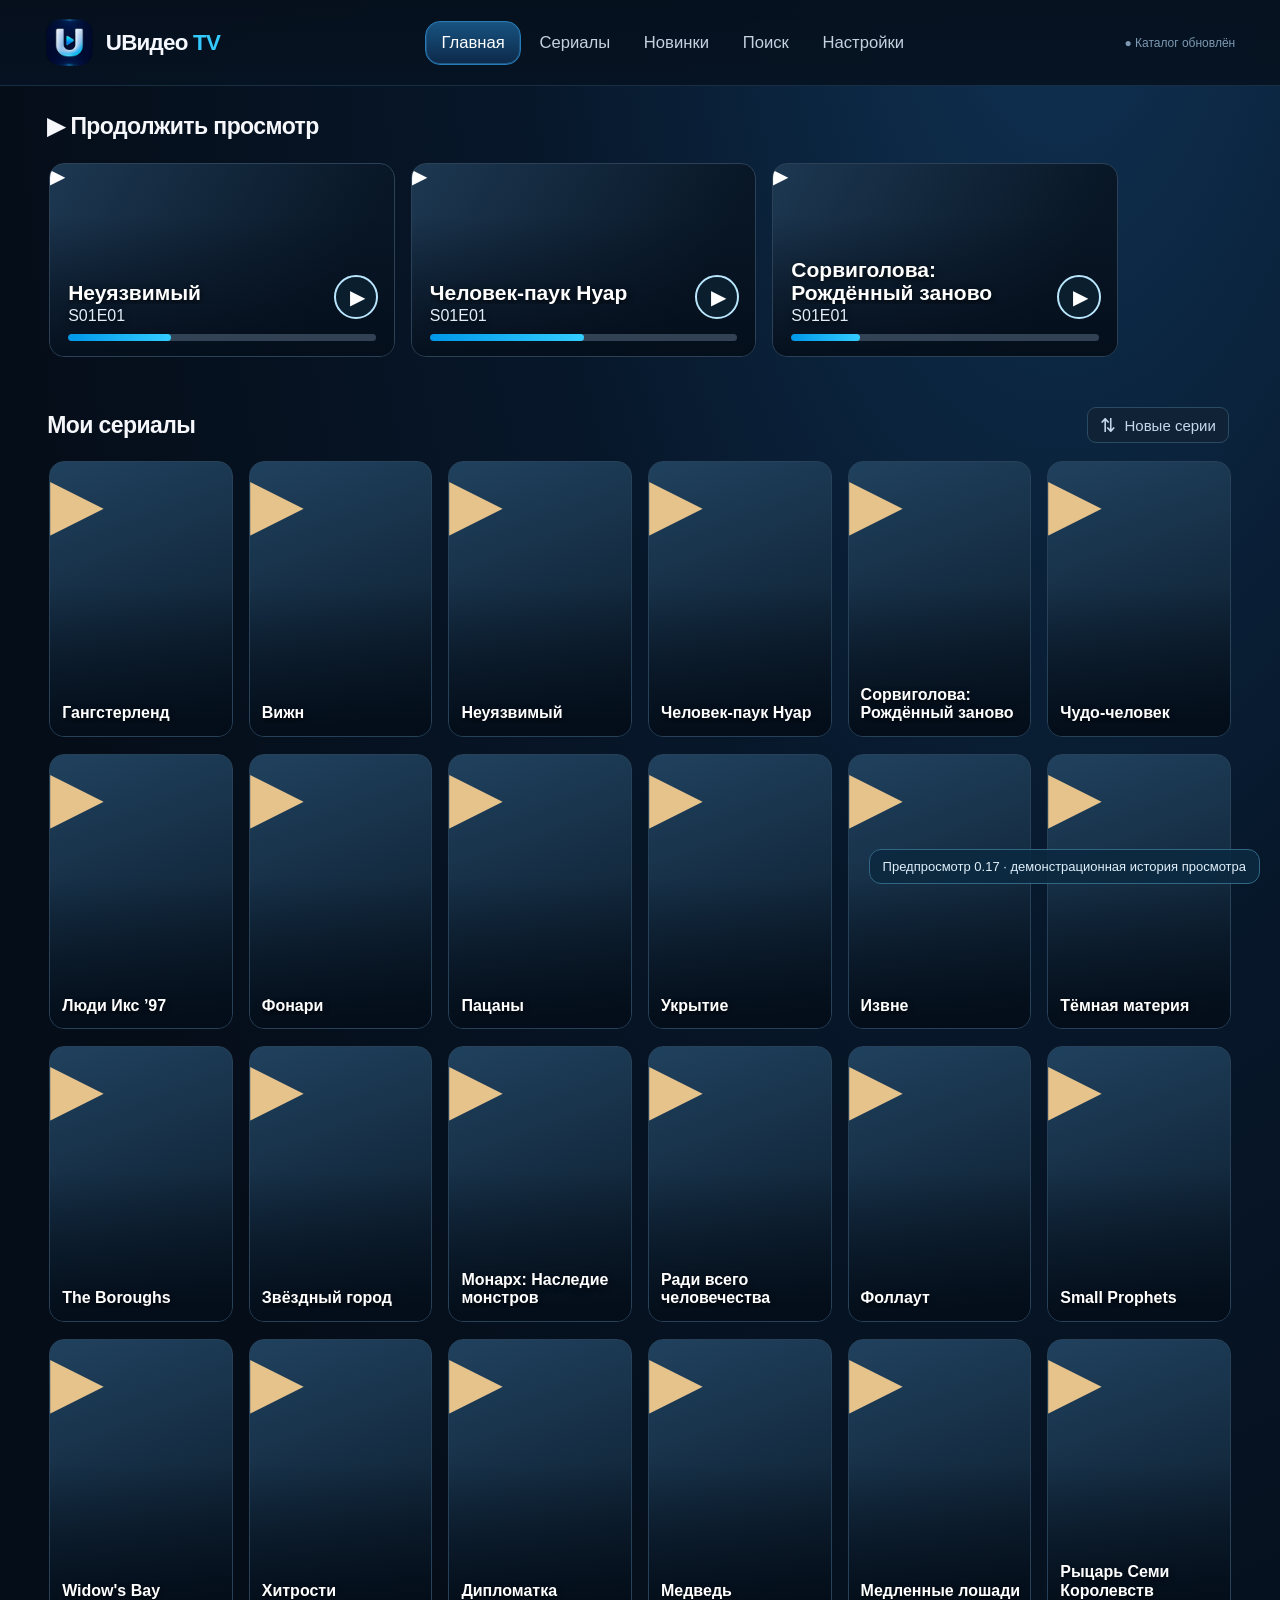
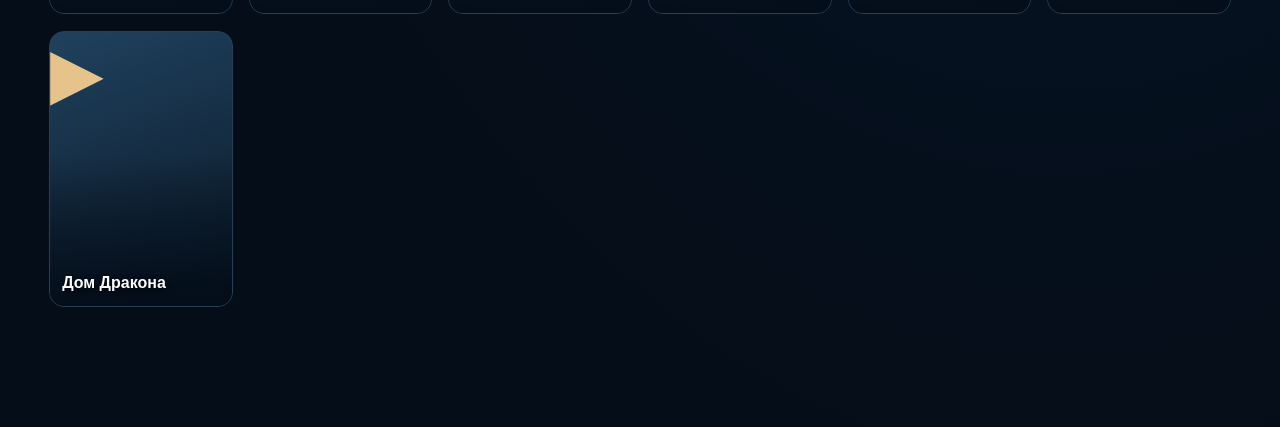
==== tv-design-preview.html @ 160b515b "Bust TV preview CSS cache for hover/focus motion review" ====
<!doctype html>
<html lang="ru">
<head>
<meta charset="utf-8">
<meta name="viewport" content="width=device-width,initial-scale=1,maximum-scale=1,user-scalable=no">
<meta name="theme-color" content="#0a1019">
<meta name="robots" content="noindex,nofollow">
<title>UВидео TV · тест дизайна 0.17</title>
<link rel="stylesheet" href="/tv-design-preview.css?v=17d">
</head>
<body>
<div id="app">
  <div class="tv-shell">
    <header class="topbar">
      <div class="brand"><img class="brand-logo" src="/uvideo-tv-logo.png" alt=""><span class="brand-wordmark">UВидео <b>TV</b></span></div>
      <nav id="nav" aria-label="Разделы">
        <button data-nav="home" class="nav-active">Главная</button>
        <button data-nav="catalog">Сериалы</button>
        <button data-nav="new">Новинки</button>
        <button data-nav="search">Поиск</button>
        <button data-nav="settings">Настройки</button>
      </nav>
      <div id="network" class="net-status">● Каталог</div>
    </header>
    <main id="content" tabindex="-1"></main>
    <div id="toast" class="toast" aria-live="polite"></div>
    <div id="preview-hint" class="preview-hint" hidden>Предпросмотр 0.17 · демонстрационная история просмотра</div>
  </div>
</div>
<script src="/tv-design-preview.js?v=17c" defer></script>
</body>
</html>
---- tv-design-preview.css ----
:root{color-scheme:dark;--bg:#091018;--panel:#141b25;--card:#151d27;--line:#2b3542;--text:#f6f5f3;--muted:#a9b3bd;--gold:#eac58d;--gold2:#f8dba9}
*{box-sizing:border-box}html{background:var(--bg);scroll-behavior:auto}body{margin:0;font-family:Arial,"Segoe UI",sans-serif;color:var(--text);background:radial-gradient(ellipse at 80% -15%,#263247 0%,#121d29 30%,#091018 67%);min-height:100vh;font-size:20px}button,input{font:inherit}button{cursor:pointer}button:focus,button:focus-visible,input:focus,select:focus,.player-frame:focus{outline:4px solid var(--gold2)!important;outline-offset:5px!important;box-shadow:0 0 0 4px #edc99223;z-index:2;position:relative}
.topbar{position:sticky;top:0;z-index:30;display:flex;align-items:center;gap:34px;padding:23px 55px 20px;background:linear-gradient(180deg,#0b141feb 0%,#0b141fe8 75%,#101c26cf);border-bottom:1px solid #273440}
.brand{display:flex;align-items:center;gap:4px;font-size:29px;letter-spacing:.05em;font-weight:900;white-space:nowrap}.brand span:not(.brand-icon){color:var(--gold)}.brand-icon{display:grid;place-items:center;width:38px;height:38px;margin-right:8px;border:2px solid var(--gold);border-radius:12px;font-size:19px;color:var(--gold)}.brand small{font-size:11px;align-self:flex-start;color:var(--muted);margin-left:3px}
nav{display:flex;gap:10px;align-items:center;flex:1}nav button{border:0;color:#abb3c1;border-radius:12px;background:transparent;font-size:20px;padding:12px 19px;white-space:nowrap}nav button.nav-active{background:#29303b;color:#f5d5a0}nav button:focus{color:#fff;background:#414149}.net-status{font-size:14px;color:#afbdc8;white-space:nowrap}
main{padding:25px 58px 120px;outline:none}h1,h2,p{margin-top:0}.eyebrow{color:#dfb77b;font-size:15px;letter-spacing:.14em;font-weight:700;text-transform:uppercase}.hero{position:relative;min-height:390px;display:flex;align-items:center;border-radius:25px;border:1px solid #4a4c48;overflow:hidden;background:linear-gradient(105deg,#2b2d34,#141e2a 75%);padding:48px 58px;margin-bottom:42px}.hero-art{position:absolute;inset:0;object-fit:cover;width:100%;height:100%;opacity:.43;filter:blur(6px);transform:scale(1.06)}.hero::after{content:"";position:absolute;inset:0;background:linear-gradient(90deg,#0b111aed 10%,#101723c4 52%,#131c1a24 100%)}.hero-inner{position:relative;z-index:1;width:min(850px,70%)}.hero h1{font-size:clamp(36px,4.6vw,70px);line-height:1.08;margin:15px 0 18px;letter-spacing:-.04em}.hero p{color:#d3d6d5;font-size:23px;line-height:1.4}.hero-actions,.actions{display:flex;align-items:center;gap:18px;flex-wrap:wrap}.primary,.secondary,.action{border-radius:14px;padding:15px 25px;font-size:21px;font-weight:700;min-height:56px}.primary{border:1px solid #ffdb9e;color:#1b2027;background:var(--gold2)}.secondary,.action{border:1px solid #526076;color:#f0f0ee;background:#273240}.action{font-weight:500;font-size:18px}.subtle{font-size:16px;color:var(--muted)}.banner{border:1px solid #554832;border-radius:12px;background:#2a2925;color:#e9ce9b;padding:14px 22px;margin:14px 0}
.rail{margin-bottom:44px}.rail h2,.section-title{font-size:29px;font-weight:750;margin:0 0 22px;letter-spacing:-.02em}.rail .strip{display:flex;gap:22px;padding:9px 9px 18px;overflow-x:auto;overflow-y:visible;scrollbar-width:none;scroll-behavior:auto}.strip::-webkit-scrollbar{display:none}
.card{padding:0 0 11px;border:0;border-radius:14px;background:transparent;color:#fff;text-align:left;flex:0 0 clamp(150px,14.1vw,245px);width:clamp(150px,14.1vw,245px);min-width:0;overflow:visible}.art{height:auto;aspect-ratio:2/3;border:1px solid #46525f;border-radius:14px;overflow:hidden;display:grid;place-items:center;background:linear-gradient(145deg,#354355,#17212e);position:relative}.art img{width:100%;height:100%;object-fit:cover}.art .no-art{font-size:70px;color:#e7c38c}.card:focus .art{border-color:#ffdfa8;transform:none;transition:none}.card-title{display:block;font-size:19px;font-weight:700;margin:14px 5px 4px;line-height:1.25}.card-sub{display:block;font-size:14px;color:#aeb7c2;margin:0 5px}.card .pill{position:absolute;bottom:12px;left:12px;border-radius:8px;padding:5px 8px;font-size:13px;background:#1119;color:#f6dfaf}
.cards-grid{display:grid;grid-template-columns:repeat(auto-fill,minmax(185px,1fr));gap:28px}.cards-grid .card{width:100%;flex:none}
.detail{display:grid;grid-template-columns:minmax(240px,330px) minmax(0,1fr);gap:50px;align-items:start;padding:18px 0}.detail-art{width:100%;aspect-ratio:2/3;object-fit:cover;border-radius:21px;border:1px solid #545e6b;background:#202c3a}.detail h1{font-size:clamp(34px,4vw,65px);margin:16px 0}.detail h2{font-size:25px}.detail p{font-size:21px;line-height:1.45;color:#c6ccd1}.badge{display:inline-flex;border:1px solid #665034;border-radius:9px;padding:7px 12px;font-size:16px;color:#f4d3a2;margin:0 9px 12px 0;background:#322d28}
.select-list{display:flex;gap:11px;flex-wrap:wrap;padding:10px 0 22px}.select-list button{background:#222d39;border:1px solid #465569;border-radius:10px;color:#dbe2e6;padding:10px 17px;font-size:17px;min-width:55px}.select-list button.selected{background:#75603b;color:#fff;border-color:#e8bf7c}
.player-screen{display:grid;grid-template-columns:minmax(0,1fr) 305px;gap:28px;align-items:start}.player-main h1{font-size:30px;margin:8px 0 15px}.player-frame{width:100%;aspect-ratio:16/9;display:block;background:#03070b;border:2px solid #34404d;border-radius:18px;overflow:hidden;position:relative}.player-frame iframe{display:block;width:100%;height:100%;border:0;background:black}.player-help{font-size:17px;color:#c4cdd7;line-height:1.45;margin:19px 0}.player-tools{display:flex;gap:14px;flex-wrap:wrap;margin:18px 0}.player-tools button{background:#2b3541;color:white;border:1px solid #58677a;border-radius:12px;font-size:19px;min-height:58px;padding:12px 17px}.player-tools button.feature{background:#463b2d;border-color:#b89864;color:#ffdaa5}.player-side{border:1px solid #2d3c4a;border-radius:18px;background:#151d27;padding:22px}.player-side h2{font-size:23px;margin:0 0 16px}.player-side button{display:block;width:100%;background:#25303d;color:white;border:1px solid #465466;border-radius:10px;text-align:left;font-size:17px;padding:14px;margin-bottom:11px;line-height:1.3}.player-side .active{border-color:#d4ae73;background:#534530}
.field{background:#202d3a;border:2px solid #586675;border-radius:14px;color:white;min-height:64px;font-size:23px;padding:15px 19px;width:min(750px,100%);margin:0 0 20px}.field::placeholder{color:#a1b0bb}.hint{color:#d8c398;font-size:16px}.search-results{margin-top:30px}.settings-box{max-width:900px;background:#1a2430;border:1px solid #364553;border-radius:16px;padding:30px;line-height:1.55}.settings-box p{color:#c0c9d2}.line{height:1px;background:#354150;margin:26px 0}
.empty{color:#bbc3ce;padding:35px;border:1px dashed #515b68;border-radius:15px;font-size:21px}.toast{position:fixed;bottom:26px;left:50%;transform:translateX(-50%);z-index:80;color:white;background:#263440;border:1px solid #d0aa73;border-radius:12px;padding:15px 24px;font-size:18px;opacity:0;transition:opacity .25s;pointer-events:none}.toast.show{opacity:1}
@media(max-width:1050px){.topbar{padding:15px 25px;gap:16px}.brand{font-size:22px}nav{gap:2px}nav button{font-size:16px;padding:8px}main{padding:20px 28px}.player-screen{grid-template-columns:1fr}.player-side{display:flex;gap:12px;flex-wrap:wrap}.player-side h2{width:100%}.player-side button{width:auto;flex:1}.detail{grid-template-columns:220px 1fr;gap:23px}.card{flex-basis:175px}}
@media(max-width:690px){.topbar{flex-wrap:wrap}.brand{width:100%}.net-status{display:none}main{padding:18px}.hero{min-height:290px;padding:25px}.hero-inner{width:95%}.hero h1{font-size:38px}.hero p{font-size:17px}.rail h2{font-size:23px}.card{flex-basis:165px}.detail{grid-template-columns:1fr}.detail-art{width:190px}.player-frame{border-radius:10px}.player-main h1{font-size:23px}}

/* Android TV v0.6: no scale/blur animation while moving through poster rails. */
.strip,.cards-grid{scroll-behavior:auto}
.card:focus{transform:none}
.art img{image-rendering:auto}

/* v0.7: cheap, responsive poster grids on low-power KION hardware. */
.hero-art{filter:none!important;transform:none!important;opacity:.17}
.card:focus,.card:focus .art{transition:none!important;animation:none!important}
.card .art img{object-fit:cover;image-rendering:auto}
.strip,.cards-grid{scroll-behavior:auto!important}

/* v0.8 video is genuinely full-bleed: no focus rectangle or blue border. */
.player-frame,.player-frame:focus,.player-frame:focus-visible,
.player-frame:fullscreen,.player-frame:-webkit-full-screen,
.player-frame.tv-maximized,
.player-frame:fullscreen iframe,.player-frame.tv-maximized iframe,
#tv-player-iframe,#tv-player-iframe:focus,
#tv-player-iframe:fullscreen {
  border:0!important;
  border-radius:0!important;
  outline:none!important;
  outline-offset:0!important;
  box-shadow:none!important;
}
.player-frame:fullscreen,.player-frame:-webkit-full-screen,
.player-frame.tv-maximized{
  width:100vw!important;
  height:100vh!important;
  max-width:none!important;
  max-height:none!important;
  margin:0!important;
  padding:0!important;
  background:#000!important;
  aspect-ratio:auto!important;
  overflow:hidden!important;
}
.player-frame.tv-maximized{position:fixed!important;inset:0!important;z-index:1500!important;}
.player-frame:fullscreen iframe,.player-frame:-webkit-full-screen iframe,.player-frame.tv-maximized iframe,
.player-frame:fullscreen video,.player-frame.tv-maximized video{
  width:100%!important;height:100%!important;border:0!important;outline:0!important;
  object-fit:contain;
}

/* In the browsing screen, the video itself is a visible D-pad stop. */
/* The focus cue must NOT appear in either HTML5 or CSS fullscreen. */
.player-frame[tabindex]:focus:not(:fullscreen):not(.tv-maximized),
.player-frame[tabindex]:focus-visible:not(:fullscreen):not(.tv-maximized) {
  outline:4px solid var(--gold2)!important;
  outline-offset:5px!important;
  box-shadow:0 0 0 4px #edd19d24!important;
}
.player-frame[tabindex]:focus:not(:fullscreen):not(.tv-maximized)::after{
  content:"OK — открыть управление видео";
  position:absolute;left:50%;bottom:18px;transform:translateX(-50%);
  background:#101925e8;color:#ffe0b0;padding:12px 17px;
  border-radius:10px;font-size:18px;white-space:nowrap;pointer-events:none;
}

/* TV 0.11: compact 10-foot controls, useful calendar and discovery instead of
   duplicate catalogue; readable without oversized labels or billboard. */
main{padding-top:22px}
.section-note{max-width:1250px;color:#bcc7d5;font-size:17px;line-height:1.38;margin:0 0 22px}
.rail:first-child{margin-top:0}
.detail{grid-template-columns:minmax(210px,285px) minmax(0,1fr);gap:32px}
.detail-info{display:flex;flex-direction:column;align-items:flex-start;min-height:460px;width:100%}
.detail-info>p{max-width:1050px}
.detail-player-settings{margin-top:auto;align-self:flex-end;max-width:100%;width:min(520px,100%);display:flex;flex-direction:column;align-items:flex-end;gap:12px}
.detail-player-settings>button{font-size:17px;padding:10px 19px;min-height:44px}
.source-panel{width:100%;padding:18px;background:#182431;border:1px solid #445267;border-radius:14px}
.source-panel h3{font-size:21px;margin:0 0 13px}
.source-panel>button{display:block;width:100%;margin:7px 0;border-radius:10px;border:1px solid #57657a;background:#293547;color:#fff;padding:11px 16px;font-size:17px;text-align:left;min-height:42px}
.source-panel>button.selected{background:#594c37;border-color:#eec994}
.source-panel p{font-size:15px;line-height:1.4;color:#c5cdd8;margin:12px 0 0}
.settings-box{max-width:1240px;padding:10px 24px 14px}
.settings-row{display:grid;grid-template-columns:minmax(0,1fr) auto;align-items:center;gap:25px;padding:16px 0;border-bottom:1px solid #35404b}
.settings-row:last-of-type{border-bottom:0}
.settings-row h2{font-size:21px;margin:0 0 5px}
.settings-row p{font-size:16px;line-height:1.35;margin:0;color:#acbac8}
.settings-row button{font-size:17px;padding:10px 17px;min-height:46px;max-width:370px}
.settings-footer{font-size:14px!important;color:#9ba8b5!important;margin:16px 0 0!important}
.schedule-filters{display:flex;gap:14px;margin:12px 0 24px}
.schedule-filters button{padding:12px 21px;font-size:18px;background:#243141;color:#d8e1eb;border:1px solid #46576c;border-radius:12px}
.schedule-filters button.selected{background:#584b39;color:#f6dcaf;border-color:#d7ad70}
.schedule-progress{font-size:17px;color:#e1ba83;margin:10px 0}
.schedule-subtitle{font-size:25px;margin:22px 0 13px}
.schedule-list{display:flex;flex-direction:column;gap:7px;max-width:1350px}
.schedule-entry{display:grid;grid-template-columns:170px minmax(0,1fr) 100px 120px;align-items:center;gap:20px;min-height:66px;padding:9px 22px;border:1px solid #3a4b5e;border-radius:12px;background:#1a2634;color:#e9eff2;text-align:left}
.schedule-entry:nth-child(even){background:#19232f}
.episode-day{font-size:19px;color:#edc791;font-weight:700}
.episode-name strong{font-size:20px;display:block;line-height:1.3}
.episode-name small{font-size:15px;display:block;line-height:1.35;color:#b7c4cf;margin-top:4px}
.episode-code{font-size:16px;color:#dbe4ee;white-space:nowrap}
.episode-source{font-size:14px;padding:7px 8px;border-radius:7px;border:1px solid #5b6270;color:#c8d3de;text-align:center}
@media(max-width:940px){
 .detail{grid-template-columns:200px 1fr;gap:22px}
 .schedule-entry{grid-template-columns:128px minmax(0,1fr) 85px;gap:10px}
 .episode-source{display:none}
 .settings-row{grid-template-columns:1fr;gap:10px}
 .detail-player-settings{width:100%}
}

/* v0.12: personal watch history, compact manual episode marker.
   Only the native HTML video player exposes exact time; Initem does not. */
.progress-panel{
  width:100%;margin:18px 0 22px;padding:15px 20px;
  background:linear-gradient(110deg,#1a2633,#141d28);
  border:1px solid #3b4a5a;border-radius:14px;
}
.detail .progress-panel h2{font-size:21px;line-height:1.3;margin:0 0 6px}
.detail .progress-panel p.progress-summary{font-size:16px;color:#e4c38d;margin:0 0 12px}
.progress-picker{display:flex;align-items:center;gap:9px;flex-wrap:wrap}
.progress-picker span{font-size:16px;color:#d0d8e1;margin-right:3px}
.progress-picker span:not(:first-child){margin-left:18px}
.progress-picker b{min-width:24px;text-align:center;font-size:20px}
.progress-picker button{
  font-size:21px;font-weight:700;min-height:44px;min-width:48px;padding:7px 11px;
  background:#273647;border:1px solid #566b7e;border-radius:10px;color:#fff
}
.progress-save{display:inline-block;margin:13px 0 0;padding:9px 15px;min-height:45px;font-size:16px}
.detail .progress-panel .progress-explain{font-size:13px;line-height:1.42;color:#9facbc;margin:10px 0 0}

/* v0.13 — fast and compact Android TV UI (1080p and KION 720p).
   Poster cards intentionally render at 80% of the v0.12 width. */
.rail{margin-bottom:26px}
.rail h2{font-size:24px;margin-bottom:13px}
.rail .strip{gap:16px;padding:6px 8px 13px}
.card{flex-basis:clamp(120px,11.28vw,196px);width:clamp(120px,11.28vw,196px);border-radius:10px;padding-bottom:5px}
.art{border-radius:11px}
.card-title{font-size:16px;line-height:1.2;margin:9px 3px 4px}
.card-sub{font-size:12px;line-height:1.3;margin:0 3px}
.card .pill{font-size:11px;padding:4px 6px;left:6px;bottom:7px}
.cards-grid{grid-template-columns:repeat(auto-fill,minmax(148px,1fr));gap:20px}
.cards-grid .card{width:100%}
main{padding:15px 42px 45px}
.detail.detail-compact{
 display:grid;grid-template-columns:minmax(150px,205px) minmax(0,1fr);
 align-items:start;gap:25px;padding:5px 0;margin:0;max-width:1550px;
}
.detail-compact .detail-poster{width:100%;min-width:0}
.detail-compact .detail-art{width:100%;max-width:205px;border-radius:13px;border:1px solid #495566}
.detail-compact .detail-info{
 display:flex;flex-direction:column;align-items:stretch;gap:7px;
 min-height:0;width:100%;
}
.detail-compact .eyebrow{font-size:11px;letter-spacing:.12em;margin:0}
.detail-compact h1{font-size:clamp(28px,2.6vw,40px);line-height:1.15;margin:0;letter-spacing:-.025em}
.detail-compact .detail-metadata{font-size:15px;line-height:1.3;margin:0;color:#b9c5d0}
.detail-compact .detail-genres{display:flex;flex-wrap:wrap;gap:6px}
.detail-compact .detail-genres .badge{
 font-size:12px;line-height:1.1;padding:5px 9px;margin:0;border-radius:7px;
}
.detail-compact .detail-description{
 font-size:16px;line-height:1.35;color:#d4dae1;margin:0;
 display:-webkit-box;-webkit-line-clamp:3;-webkit-box-orient:vertical;overflow:hidden;
 max-width:1100px;
}
.detail-compact .detail-commands{display:flex;align-items:center;flex-wrap:nowrap;gap:11px;margin:5px 0}
.detail-compact .detail-commands .primary{
 font-size:18px;min-height:48px;padding:10px 20px;white-space:nowrap;border-radius:11px;
}
.detail-compact .icon-button{
 display:inline-grid;place-items:center;min-height:48px;width:57px;padding:0;
 font-size:25px;line-height:1;border-radius:10px;white-space:nowrap;
}
.detail-compact .progress-panel{
 display:flex;flex-wrap:wrap;align-items:center;gap:9px 15px;
 width:100%;max-width:1150px;min-height:72px;margin:6px 0 0;
 padding:11px 15px;border-radius:11px;background:#192635;border:1px solid #425367;
}
.detail-compact .progress-summary{
 font-size:15px;font-weight:600;white-space:nowrap;color:#e9ce9b;
}
.detail-compact .progress-picker{display:flex;align-items:center;gap:7px;padding:0;flex-wrap:nowrap}
.detail-compact .progress-picker span{font-size:15px;margin:0;color:#ccd7e1}
.detail-compact .progress-picker span:not(:first-child){margin-left:9px}
.detail-compact .progress-picker b{font-size:17px;min-width:17px}
.detail-compact .progress-picker button{
 min-height:38px;min-width:38px;padding:3px 8px;font-size:19px;border-radius:8px;
}
.detail-compact .progress-save{
 min-height:39px;font-size:14px;padding:6px 12px;margin:0;border-radius:9px;white-space:nowrap;
}
.detail-compact .progress-explain{
 width:100%;margin:0;color:#95a7bb;font-size:12px;line-height:1.2;
}
.detail-compact .source-panel{
 max-width:700px;align-self:stretch;margin-top:5px;
 padding:12px 15px;border-radius:11px
}
.detail-compact .source-panel h3{font-size:18px}
.detail-compact .source-panel button{min-height:37px;font-size:15px;padding:8px 10px}
@media(max-width:930px){
 main{padding:12px 25px 40px}
 .detail.detail-compact{grid-template-columns:145px minmax(0,1fr);gap:17px}
 .detail-compact .detail-description{-webkit-line-clamp:2}
 .detail-compact .detail-commands .primary{font-size:16px;min-height:44px}
 .detail-compact .icon-button{width:46px;min-height:44px}
 .detail-compact .progress-panel{gap:6px 10px;padding:8px 10px}
}

/* Compact, live watch-time display, outside the external iframe. */
.player-progress{font-size:15px;line-height:1.35;color:#e9ce9b;background:#192635;border:1px solid #425367;border-radius:9px;padding:8px 12px;margin:9px 0 0}

/* UВидео TV v0.17 — TV-first skin. No blur filters, transitions, or extra image requests. */
:root{
 --bg:#050d18; --panel:#0e1b2a; --card:#0e1b2a; --line:#24405a;
 --text:#f3f7ff; --muted:#a6b7c9; --gold:#20baff; --gold2:#54d5ff;
}
html{background:#050d18}
body{
 background:radial-gradient(ellipse at 83% -6%,#103355 0%,#07172a 36%,#050d18 72%);
 color:#f3f7ff;
}
.topbar{
 gap:clamp(16px,2.6vw,44px);
 min-height:86px;
 padding:16px clamp(20px,3.5vw,56px);
 background:linear-gradient(180deg,#06101df2,#061322f0);
 border-bottom:1px solid #1a2e43;
}
.brand{gap:12px;font-size:26px;letter-spacing:-.03em;flex:none}
.brand .brand-logo{
 width:49px;height:49px;display:block;flex:none;object-fit:contain;
 border-radius:12px;
}
.brand .brand-wordmark{color:#f5f8ff!important;font-weight:800;font-size:clamp(20px,1.75vw,29px)}
.brand .brand-wordmark b{color:#35caff;font-weight:800}
nav{gap:3px;justify-content:center;min-width:0}
nav button{
 color:#c3d1e0;font-size:clamp(15px,1.3vw,20px);
 padding:11px clamp(10px,1.2vw,20px);border-radius:15px;
}
nav button.nav-active{
 background:linear-gradient(180deg,#175381,#0d2949);
 border:1px solid #247cbb;color:#fff;
 box-shadow:inset 0 0 0 1px #22567f;
}
nav button:focus{background:#1d5077;color:#fff}
.net-status{font-size:12px;color:#7d9ab3}
main{padding:27px clamp(24px,3.45vw,56px) 72px}
.eyebrow{color:#79badf}
.primary{background:#0e87c5;border-color:#36b6ef;color:#fff}
.secondary,.action{background:#152c41;border-color:#315370}
.badge{border-color:#285d81;color:#9bdcf9;background:#0d2a43}
.select-list button.selected{background:#144e72;border-color:#39bafa}
.toast{border-color:#3ba2d3;background:#122c42}
.card:focus,.card:focus-visible{
 outline:none!important;box-shadow:none!important;
}
.tv-home .rail{margin-bottom:28px}
.tv-home .rail h2{
 font-size:clamp(23px,1.75vw,30px);
 letter-spacing:-.025em;color:#f5f7fb;margin:0 0 11px 3px;
}
.tv-home .rail .strip{
 gap:clamp(12px,1.25vw,23px);
 padding:7px 5px 20px;
 overflow-x:auto;overflow-y:hidden;
}
.tv-home .card{
 width:auto;min-width:0;
 padding:0;border:0;
 background:transparent;
 color:#fff;text-align:left;
 border-radius:15px;
 flex-shrink:0;
}
.tv-home .resume-card{
 flex-basis:clamp(290px,27vw,465px);
 width:clamp(290px,27vw,465px);
}
.tv-home .resume-art{
 display:block;position:relative;
 width:100%;aspect-ratio:16/9;overflow:hidden;
 border-radius:15px;border:1px solid #2c4155;
 background:linear-gradient(120deg,#1d3852,#081625 78%);
}
.tv-home .resume-art img{
 display:block;width:100%;height:100%;
 object-fit:cover;object-position:center 26%;
}
.tv-home .resume-shade{
 position:absolute;inset:0;
 background:linear-gradient(180deg,transparent 27%,#06101e7a 59%,#040e1bed 100%);
 pointer-events:none;
}
.tv-home .resume-copy{
 position:absolute;left:18px;right:74px;bottom:31px;
 z-index:1;display:flex;flex-direction:column;gap:3px;
 text-shadow:0 2px 7px #000d;pointer-events:none;
}
.tv-home .resume-title{
 font-size:clamp(21px,1.6vw,28px);line-height:1.1;
 overflow:hidden;display:-webkit-box;-webkit-box-orient:vertical;-webkit-line-clamp:2;
}
.tv-home .resume-episode{font-size:16px;color:#e2edfa}
.tv-home .resume-play{
 display:grid;place-items:center;position:absolute;right:16px;bottom:37px;z-index:1;
 width:44px;height:44px;border-radius:50%;border:2px solid #b9e6fc;
 color:#fff;background:#0c2434b7;font-size:20px;padding-left:3px;
 pointer-events:none;
}
.tv-home .resume-track{
 position:absolute;left:18px;right:18px;bottom:15px;height:7px;
 overflow:hidden;border-radius:6px;background:#60748b80;z-index:1;pointer-events:none;
}
.tv-home .resume-fill{
 display:block;height:100%;border-radius:6px;
 background:linear-gradient(90deg,#0098e9,#33cdff);
}
.tv-home .resume-card:focus .resume-art,.tv-home .resume-card:focus-visible .resume-art{
 border-color:#9be8ff;outline:2px solid #60cffe;outline-offset:2px;
 box-shadow:0 0 14px #0098ee8c;
}
.tv-home .poster-card{
 flex-basis:clamp(143px,12.5vw,210px);
 width:clamp(143px,12.5vw,210px);
}
.tv-home .poster-card .art{
 position:relative;display:block;
 width:100%;aspect-ratio:2/3;
 border:1px solid #274158;
 border-radius:15px;overflow:hidden;
 background:linear-gradient(160deg,#20415e,#091725);
}
.tv-home .poster-card .art::after{
 content:"";position:absolute;inset:45% 0 0;
 background:linear-gradient(transparent,#030c18ec);pointer-events:none;
}
.tv-home .poster-card .art img{width:100%;height:100%;object-fit:cover}
.tv-home .poster-name{
 position:absolute;bottom:13px;left:12px;right:10px;
 z-index:2;font-size:clamp(16px,1.2vw,21px);font-weight:700;line-height:1.15;
 text-shadow:0 2px 6px #000c;
 overflow:hidden;display:-webkit-box;-webkit-line-clamp:3;-webkit-box-orient:vertical;
}
.tv-home .poster-card .card-title,.tv-home .poster-card .card-sub{display:none}
.tv-home .poster-card:focus .art,.tv-home .poster-card:focus-visible .art{
 outline:2px solid #67d5ff;outline-offset:2px;
 border-color:#7ddcff;box-shadow:0 0 10px #007acb80;
}
.new-episode-badge{
 position:absolute;right:9px;top:9px;z-index:3;
 color:#fff!important;background:#086fce;
 font-weight:700;font-size:14px;line-height:1.2;
 padding:6px 9px;border-radius:10px;
 text-shadow:none;
}
.cards-grid .card .new-episode-badge{font-size:13px}
.player-progress{color:#acd9f4;border-color:#285475;background:#0b2438}
@media(max-width:1200px){
 .brand .brand-logo{width:42px;height:42px}
 .brand .brand-wordmark{font-size:21px}
 .topbar{gap:14px}
 .net-status{display:none}
 .tv-home .resume-card{flex-basis:clamp(270px,31vw,380px);width:clamp(270px,31vw,380px)}
}
@media(max-width:800px){
 .topbar{flex-wrap:wrap;gap:11px;padding:13px 22px}
 .brand{width:auto}
 nav{width:100%;justify-content:flex-start;overflow-x:auto;scrollbar-width:none}
 nav button{font-size:16px}
 .tv-home .resume-card{flex-basis:290px;width:290px}
 .tv-home .poster-card{flex-basis:150px;width:150px}
 .tv-home .resume-title{font-size:21px}
 .tv-home .rail{margin-bottom:20px}
}

.preview-hint{
 position:fixed;right:20px;bottom:16px;z-index:60;
 color:#e0eff9;background:#0c2940e8;border:1px solid #326685;
 border-radius:12px;font:13px Arial,sans-serif;padding:9px 13px;
 pointer-events:none;
}
.preview-hint[hidden]{display:none}

/* Compact TV-remote-friendly My Series sort, aligned opposite its title. */
.tv-home .my-series-heading{
 display:flex;align-items:center;justify-content:space-between;gap:16px;
 padding:0 7px 0 3px;margin:0 0 11px;
}
.tv-home .my-series-heading h2{margin:0}
.tv-home .sort-cycle{
 display:inline-flex;align-items:center;justify-content:center;gap:8px;
 flex:none;min-height:36px;padding:6px 12px;
 background:#102236;border:1px solid #2b4b63;border-radius:9px;
 color:#c5d8e9;font-size:15px;font-weight:500;line-height:1.3;
 box-shadow:none;white-space:nowrap;
}
.tv-home .sort-cycle:focus,.tv-home .sort-cycle:focus-visible{
 outline:2px solid #56b9df!important;outline-offset:2px!important;
 box-shadow:none!important;background:#173c57;
}
.tv-home .sort-cycle span:first-child{font-size:19px;line-height:1}
@media(max-width:690px){
 .tv-home .sort-cycle{font-size:13px;padding:6px 9px;min-height:34px}
 .tv-home .my-series-heading{gap:8px}
}


/* v0.17: My Series is a wrapping grid, not a side-scrolling carousel. */
.tv-home .rail-my-series .poster-grid{
 display:grid;
 grid-template-columns:repeat(auto-fill,minmax(170px,1fr));
 column-gap:clamp(12px,1.25vw,23px);
 row-gap:17px;
 width:100%;max-width:100%;
 overflow:visible;
 scroll-behavior:auto;
 padding:7px 5px 20px;
}
.tv-home .rail-my-series .poster-grid .poster-card{
 width:100%;min-width:0;max-width:none;
 flex-basis:auto;
}
@media(max-width:900px){
 .tv-home .rail-my-series .poster-grid{
   grid-template-columns:repeat(auto-fill,minmax(140px,1fr));
   gap:13px;
 }
}
@media(max-width:490px){
 .tv-home .rail-my-series .poster-grid{
   grid-template-columns:repeat(2,minmax(0,1fr));
   gap:12px;
 }
}


/* v0.17: restrained hover/focus lift for browsing, not for show details or playback.
   Pointer hover is only enabled on true mouse/trackpad devices. D-pad uses focus.
   GPU-friendly transform, one quiet edge instead of stacked focus rectangles. */
#nav button,
.tv-home .card,
#content .cards-grid .card,
.tv-home .sort-cycle,
#content .schedule-filters button,
#content .schedule-entry,
#content .settings-box button {
  transform:scale(1);
  transition:transform 125ms ease-out, background-color 125ms ease-out !important;
  transform-origin:center center;
}
#nav button:focus,#nav button:focus-visible,
.tv-home .sort-cycle:focus,.tv-home .sort-cycle:focus-visible,
#content .schedule-filters button:focus,#content .schedule-filters button:focus-visible,
#content .schedule-entry:focus,#content .schedule-entry:focus-visible,
#content .settings-box button:focus,#content .settings-box button:focus-visible {
  outline:none!important;
  outline-offset:0!important;
  box-shadow:none!important;
  z-index:2;
}
#nav button:focus,#nav button:focus-visible {
  background:#1e4a6e;
  transform:scale(1.035);
}
#nav button.nav-active:focus,#nav button.nav-active:focus-visible {
  background:#1c5985;
}
.tv-home .resume-card:focus,.tv-home .resume-card:focus-visible,
.tv-home .poster-card:focus,.tv-home .poster-card:focus-visible,
#content .cards-grid .card:focus,#content .cards-grid .card:focus-visible {
  transform:scale(1.034);
  outline:none!important;
  box-shadow:none!important;
  z-index:5;
  position:relative;
}
.tv-home .resume-card:focus,.tv-home .resume-card:focus-visible {transform:scale(1.025)}
.tv-home .resume-card:focus .resume-art,.tv-home .resume-card:focus-visible .resume-art,
.tv-home .poster-card:focus .art,.tv-home .poster-card:focus-visible .art,
#content .cards-grid .card:focus .art,#content .cards-grid .card:focus-visible .art {
  outline:none!important;
  box-shadow:none!important;
  border-color:#7aafcf;
  transition:none!important;
}
.tv-home .sort-cycle:focus,.tv-home .sort-cycle:focus-visible {
  transform:scale(1.025);
  background:#1b3f59;
  border-color:#4d819d;
}
#content .schedule-entry:focus,#content .schedule-entry:focus-visible,
#content .settings-box button:focus,#content .settings-box button:focus-visible,
#content .schedule-filters button:focus,#content .schedule-filters button:focus-visible {
  transform:scale(1.015);
  background-color:#1c3f59;
}
@media (hover:hover) and (pointer:fine) {
  #nav button:hover {
    transform:scale(1.035);
    background:#1e4a6e;
  }
  #nav button.nav-active:hover {background:#1c5985}
  .tv-home .poster-card:hover,
  #content .cards-grid .card:hover {
    transform:scale(1.034);
    z-index:5;
    position:relative;
  }
  .tv-home .resume-card:hover {
    transform:scale(1.025);
    z-index:5;
    position:relative;
  }
  .tv-home .poster-card:hover .art,
  .tv-home .resume-card:hover .resume-art,
  #content .cards-grid .card:hover .art {
    border-color:#7aafcf;
    outline:none!important;
    box-shadow:none!important;
  }
  .tv-home .sort-cycle:hover {
    transform:scale(1.025);
    border-color:#4d819d;
    background:#1b3f59;
  }
  #content .schedule-entry:hover,
  #content .settings-box button:hover,
  #content .schedule-filters button:hover {
    transform:scale(1.015);
    background-color:#1c3f59;
  }
}
/* Stay in bounds in the horizontally scrolled Continue Watching rail. */
.tv-home .rail-resume .resume-strip {padding-top:12px;padding-bottom:22px}
@media(prefers-reduced-motion:reduce) {
  #nav button,.tv-home .card,#content .cards-grid .card,
  .tv-home .sort-cycle,#content .schedule-filters button,
  #content .schedule-entry,#content .settings-box button {transition:none!important}
}
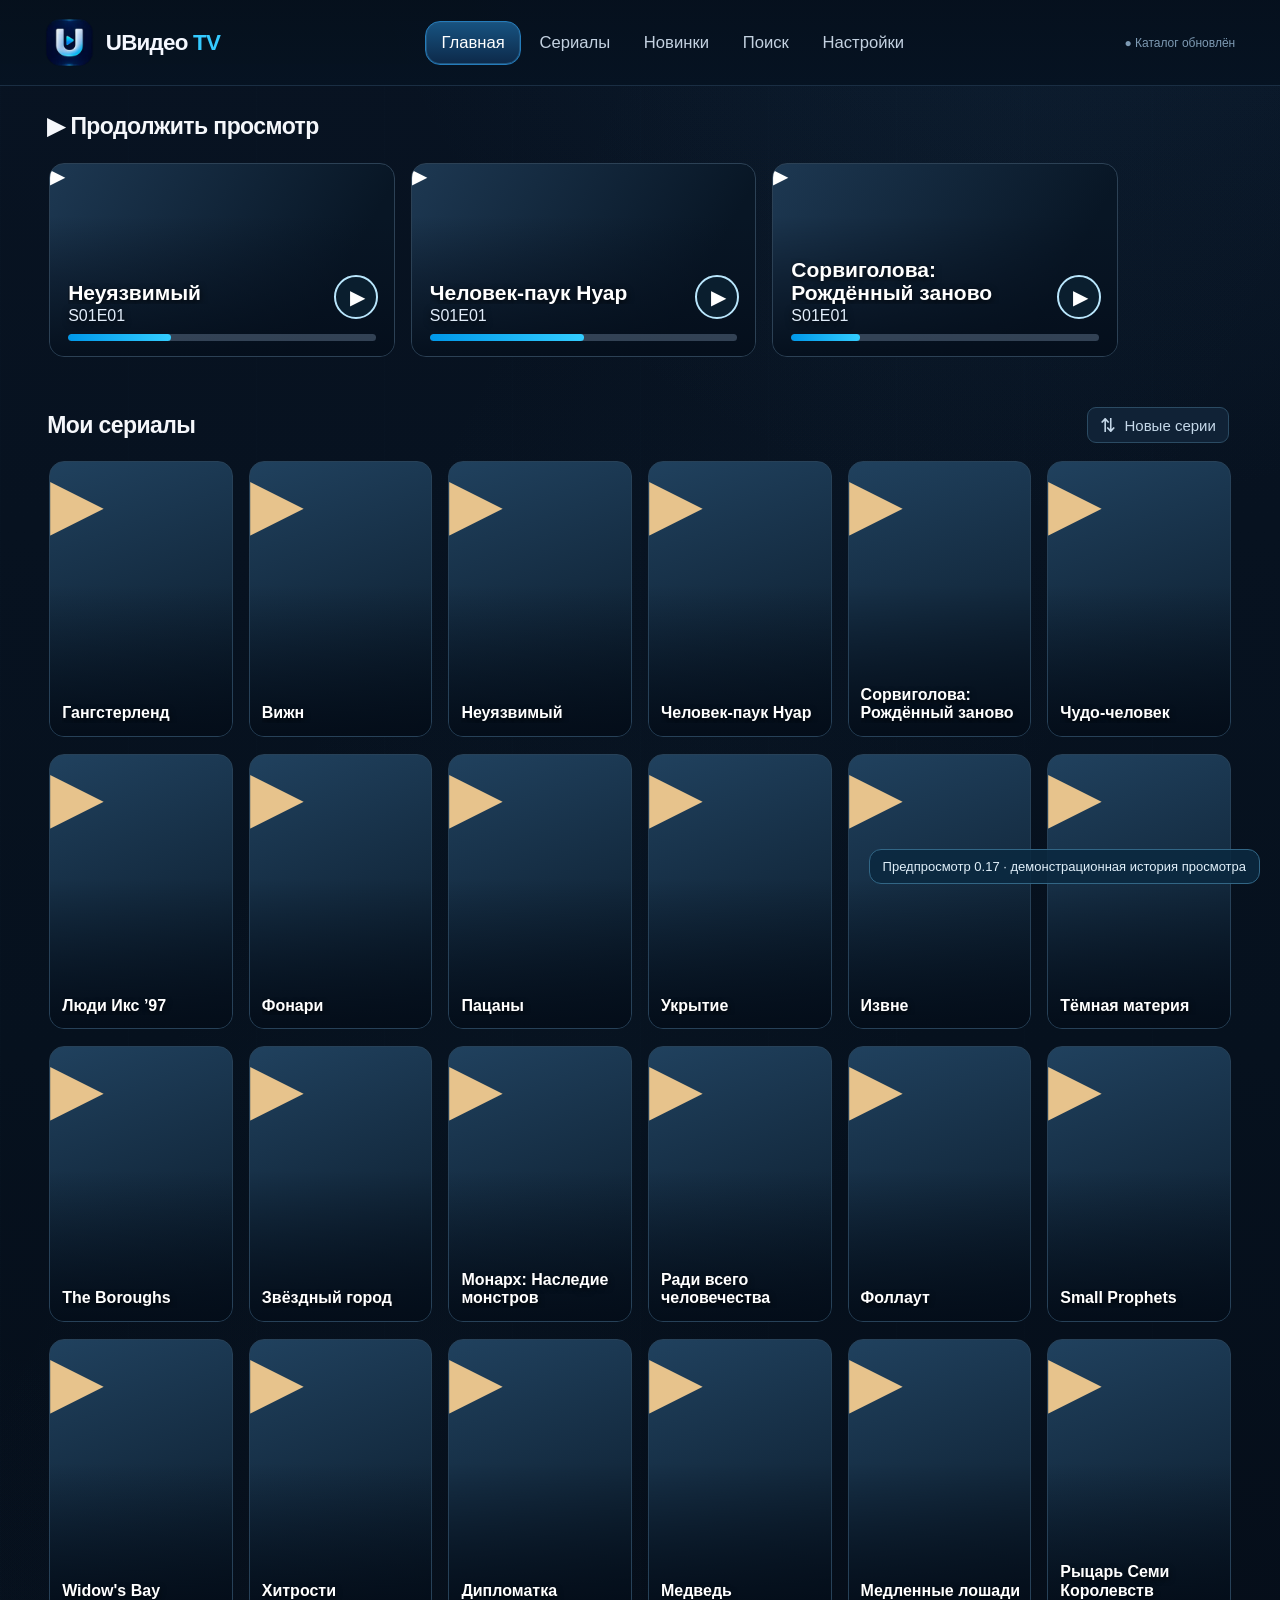
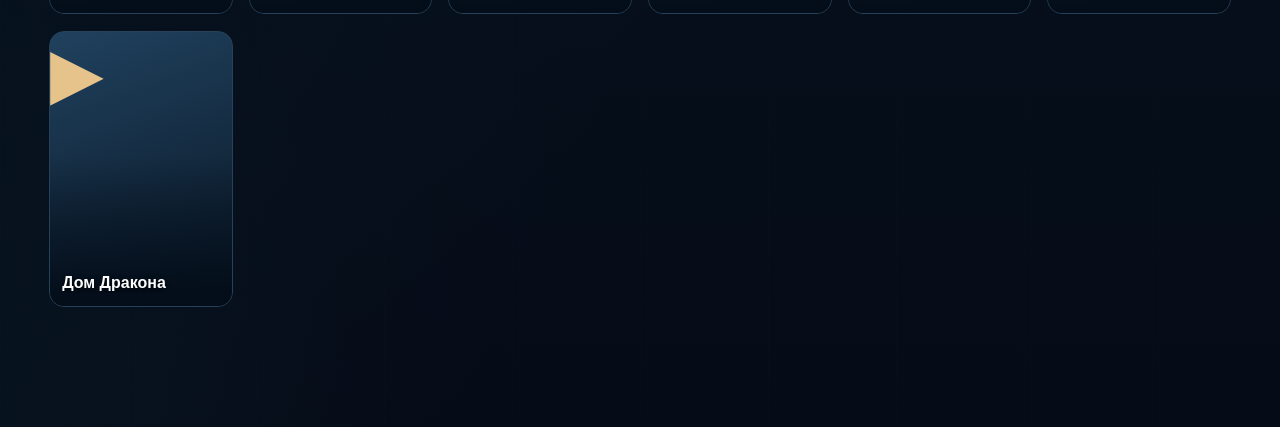
==== commit 17be17ec: "Publish widescreen resume artwork and faint background in v0.17 preview" ====
--- a/tv-design-preview.html
+++ b/tv-design-preview.html
@@ -6,7 +6,7 @@
 <meta name="theme-color" content="#0a1019">
 <meta name="robots" content="noindex,nofollow">
 <title>UВидео TV · тест дизайна 0.17</title>
-<link rel="stylesheet" href="/tv-design-preview.css?v=17d">
+<link rel="stylesheet" href="/tv-design-preview.css?v=17e">
 </head>
 <body>
 <div id="app">
@@ -27,6 +27,6 @@
     <div id="preview-hint" class="preview-hint" hidden>Предпросмотр 0.17 · демонстрационная история просмотра</div>
   </div>
 </div>
-<script src="/tv-design-preview.js?v=17c" defer></script>
+<script src="/tv-design-preview.js?v=17e" defer></script>
 </body>
 </html>
--- a/tv-design-preview.css
+++ b/tv-design-preview.css
@@ -547,3 +547,17 @@
   .tv-home .sort-cycle,#content .schedule-filters button,
   #content .schedule-entry,#content .settings-box button {transition:none!important}
 }
+
+
+/* v0.17 ambient screen: very faint cool light and etched vertical rhythm.
+   Pure CSS, static; no image download, blur filter, backdrop or animation. */
+body{
+ background-color:#050d18;
+ background-image:
+  radial-gradient(ellipse 73% 48% at 83% -12%,rgba(40,91,132,.17),transparent 78%),
+  radial-gradient(ellipse 65% 58% at -19% 105%,rgba(29,80,119,.11),transparent 74%),
+  linear-gradient(115deg,transparent 28%,rgba(66,115,149,.023) 48%,transparent 64%),
+  repeating-linear-gradient(90deg,rgba(78,134,172,.011) 0px,rgba(78,134,172,.011) 1px,transparent 1px,transparent 128px),
+  linear-gradient(180deg,#081322,#06111e 52%,#050c17);
+}
+.tv-home .resume-art img[data-landscape-key]{object-position:center center}
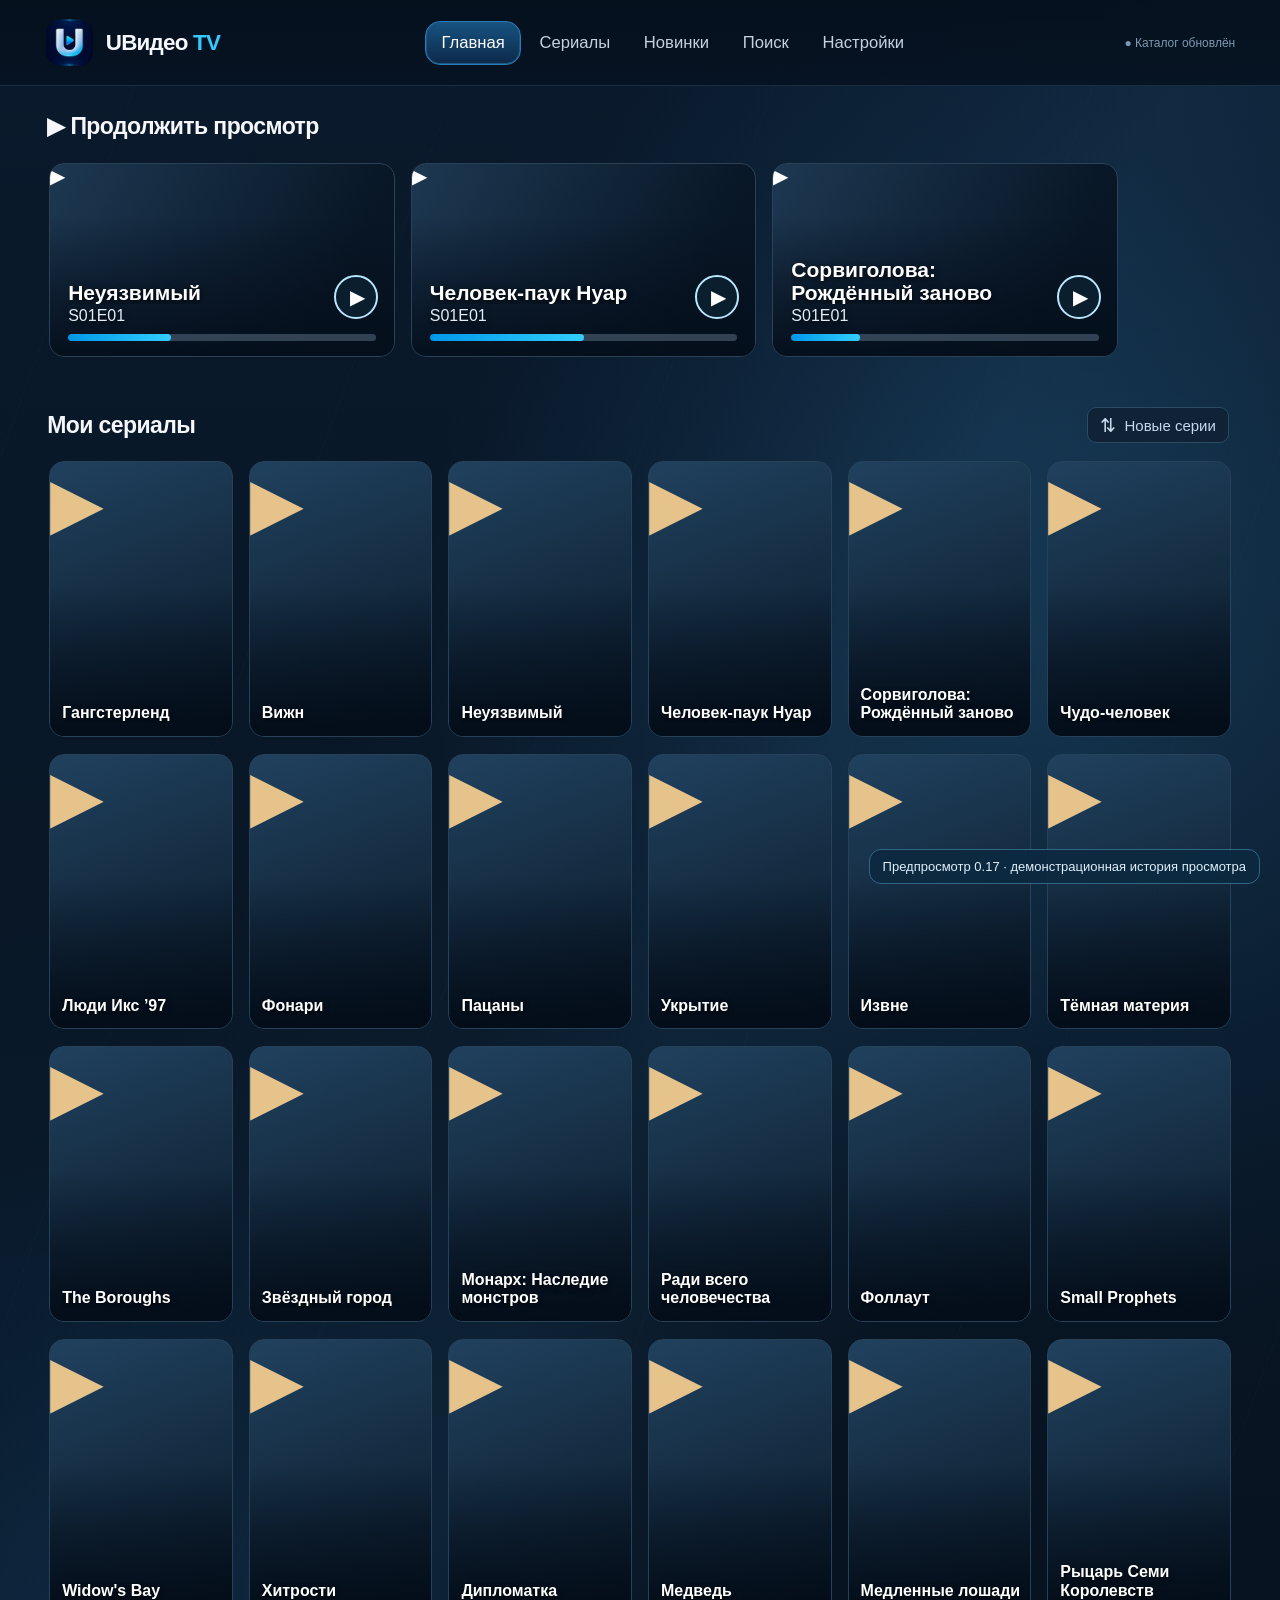
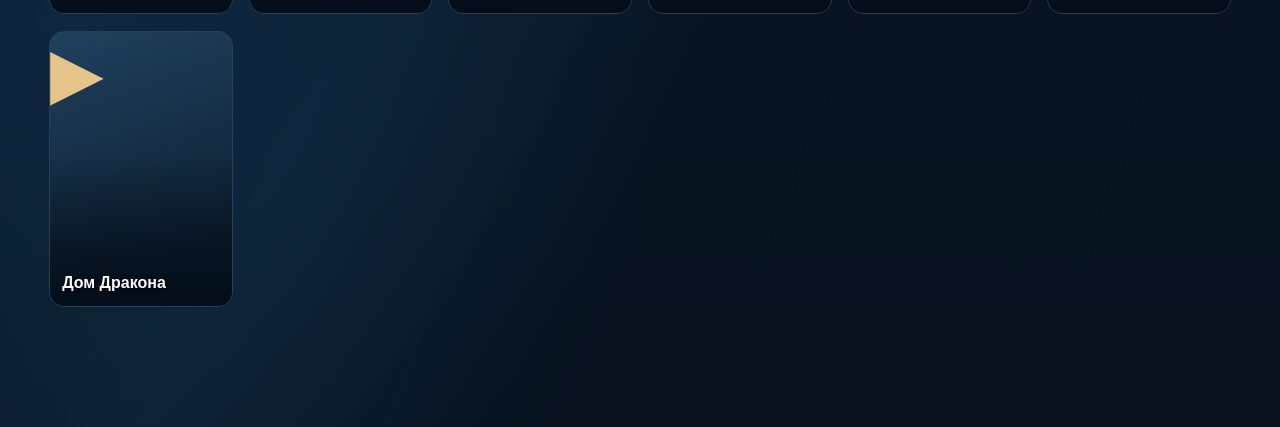
==== commit 9f7e27bb: "Refresh TV preview CSS cache for ambient background v2" ====
--- a/tv-design-preview.html
+++ b/tv-design-preview.html
@@ -6,7 +6,7 @@
 <meta name="theme-color" content="#0a1019">
 <meta name="robots" content="noindex,nofollow">
 <title>UВидео TV · тест дизайна 0.17</title>
-<link rel="stylesheet" href="/tv-design-preview.css?v=17e">
+<link rel="stylesheet" href="/tv-design-preview.css?v=17f">
 </head>
 <body>
 <div id="app">
--- a/tv-design-preview.css
+++ b/tv-design-preview.css
@@ -549,15 +549,15 @@
 }
 
 
-/* v0.17 ambient screen: very faint cool light and etched vertical rhythm.
-   Pure CSS, static; no image download, blur filter, backdrop or animation. */
+/* v0.17 ambient screen v2: visible on TV, still quiet behind content.
+   Pure static gradients: no bitmap, SVG, blur, external requests or animation. */
 body{
- background-color:#050d18;
+ background-color:#071322;
  background-image:
-  radial-gradient(ellipse 73% 48% at 83% -12%,rgba(40,91,132,.17),transparent 78%),
-  radial-gradient(ellipse 65% 58% at -19% 105%,rgba(29,80,119,.11),transparent 74%),
-  linear-gradient(115deg,transparent 28%,rgba(66,115,149,.023) 48%,transparent 64%),
-  repeating-linear-gradient(90deg,rgba(78,134,172,.011) 0px,rgba(78,134,172,.011) 1px,transparent 1px,transparent 128px),
-  linear-gradient(180deg,#081322,#06111e 52%,#050c17);
+  radial-gradient(ellipse 66% 45% at 86% 30%,rgba(47,121,171,.29) 0%,rgba(30,83,129,.13) 50%,transparent 80%),
+  radial-gradient(ellipse 60% 43% at 5% 80%,rgba(28,93,144,.23) 0%,rgba(22,74,118,.09) 50%,transparent 82%),
+  linear-gradient(118deg,transparent 30%,rgba(61,125,177,.055) 44%,rgba(62,134,185,.10) 52%,transparent 68%),
+  repeating-linear-gradient(110deg,transparent 0px,transparent 156px,rgba(88,148,196,.025) 156px,rgba(88,148,196,.025) 157px,transparent 157px,transparent 300px),
+  linear-gradient(180deg,#0a1a2c 0%,#081625 52%,#07111e 100%);
 }
 .tv-home .resume-art img[data-landscape-key]{object-position:center center}
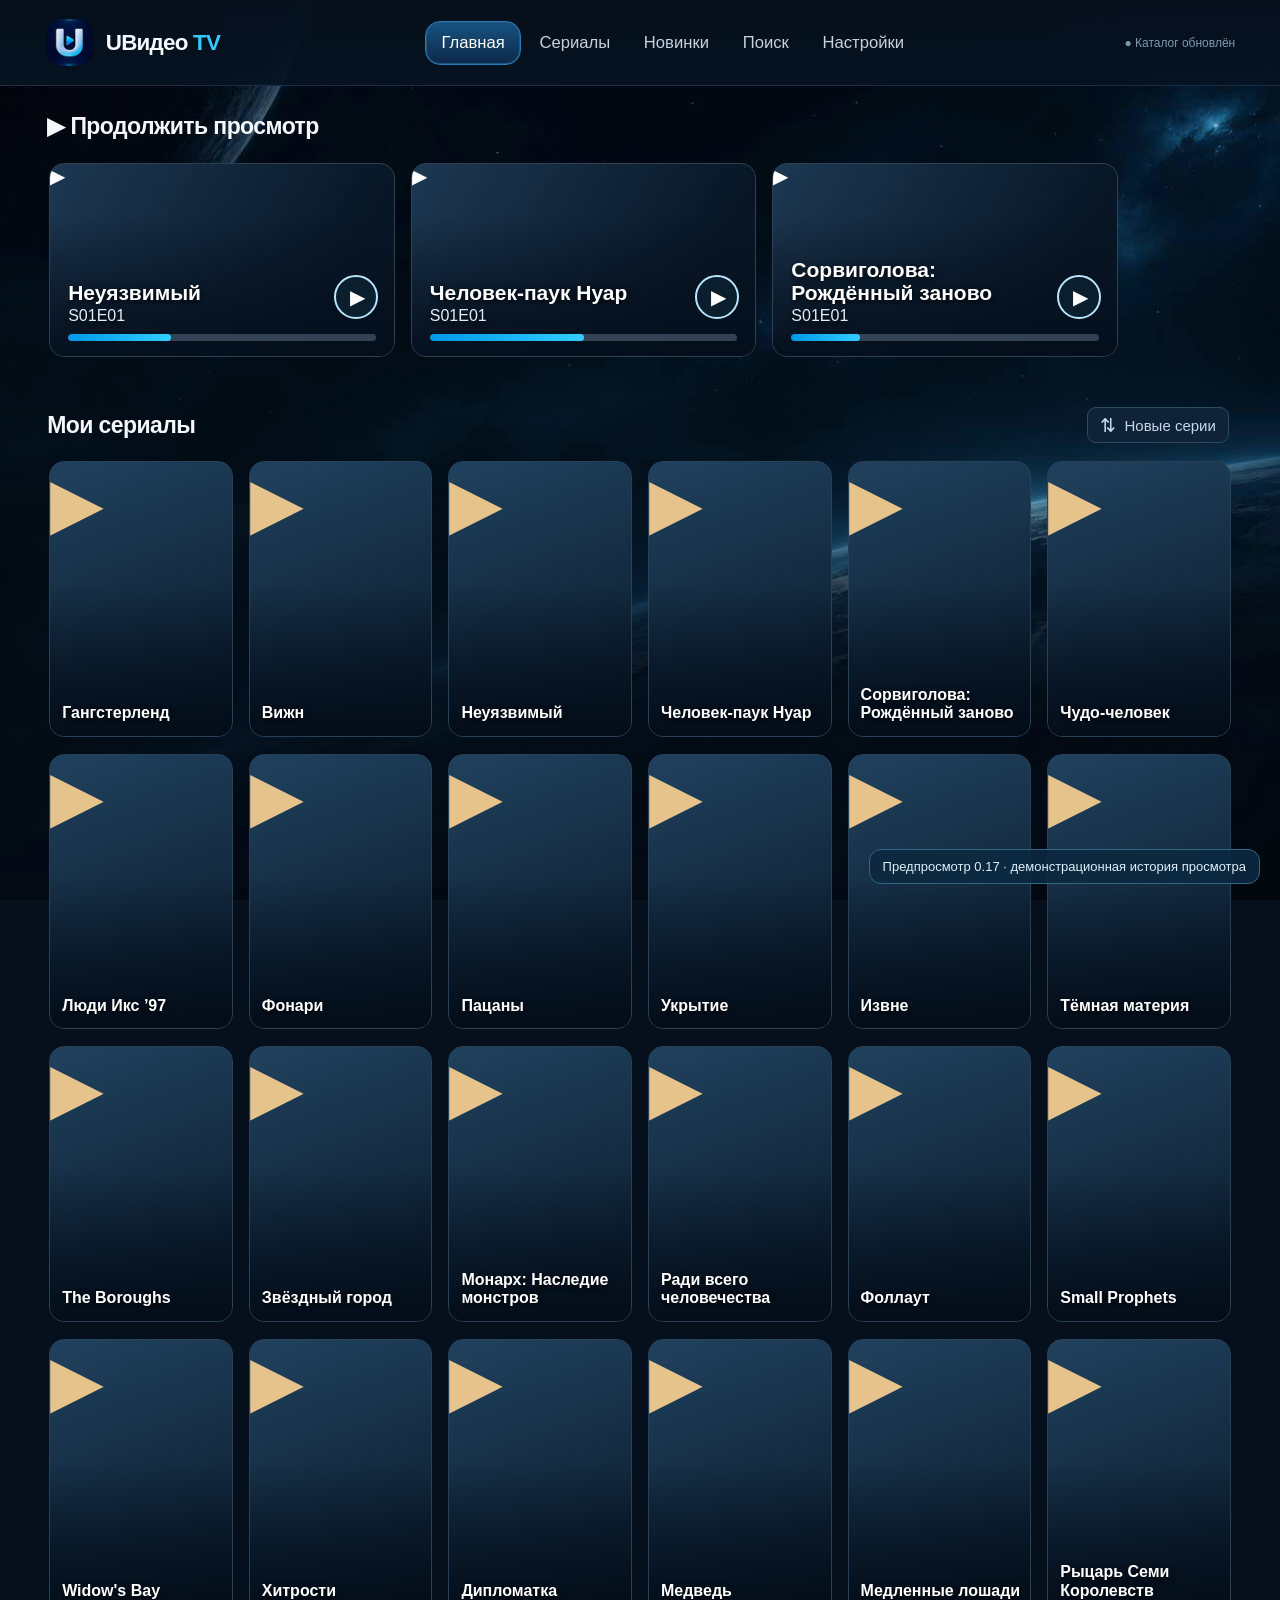
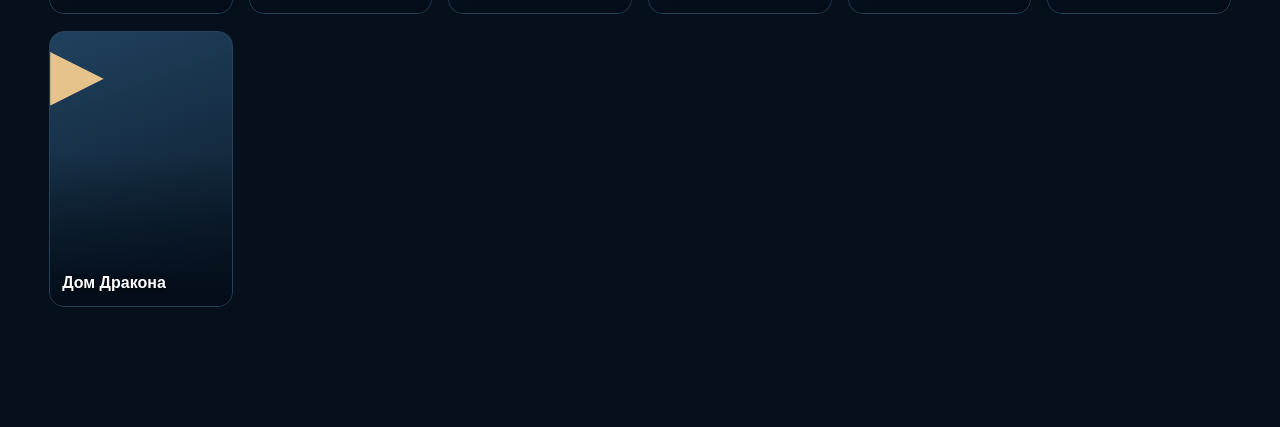
==== commit 93503014: "Refresh TV preview cache for approved background illustration" ====
--- a/tv-design-preview.html
+++ b/tv-design-preview.html
@@ -6,7 +6,7 @@
 <meta name="theme-color" content="#0a1019">
 <meta name="robots" content="noindex,nofollow">
 <title>UВидео TV · тест дизайна 0.17</title>
-<link rel="stylesheet" href="/tv-design-preview.css?v=17f">
+<link rel="stylesheet" href="/tv-design-preview.css?v=17g">
 </head>
 <body>
 <div id="app">
--- a/tv-design-preview.css
+++ b/tv-design-preview.css
@@ -549,15 +549,18 @@
 }
 
 
-/* v0.17 ambient screen v2: visible on TV, still quiet behind content.
-   Pure static gradients: no bitmap, SVG, blur, external requests or animation. */
+/* UВидео TV 0.17 — selected background 3: one continuous space illustration.
+   JPG 1672×941 / ~24 KB; no tiling, blur, animations or extra JS.
+   The image is attached to the viewport while content scrolls; the overlays
+   keep text and poster cards legible without hiding the chosen artwork. */
 body{
- background-color:#071322;
+ background-color:#06101d;
  background-image:
-  radial-gradient(ellipse 66% 45% at 86% 30%,rgba(47,121,171,.29) 0%,rgba(30,83,129,.13) 50%,transparent 80%),
-  radial-gradient(ellipse 60% 43% at 5% 80%,rgba(28,93,144,.23) 0%,rgba(22,74,118,.09) 50%,transparent 82%),
-  linear-gradient(118deg,transparent 30%,rgba(61,125,177,.055) 44%,rgba(62,134,185,.10) 52%,transparent 68%),
-  repeating-linear-gradient(110deg,transparent 0px,transparent 156px,rgba(88,148,196,.025) 156px,rgba(88,148,196,.025) 157px,transparent 157px,transparent 300px),
-  linear-gradient(180deg,#0a1a2c 0%,#081625 52%,#07111e 100%);
+   linear-gradient(180deg,rgba(4,11,21,.16) 0%,rgba(4,11,21,.27) 46%,rgba(4,11,21,.53) 100%),
+   url('/tv-bg-space-v017.jpg');
+ background-position:center center;
+ background-size:cover;
+ background-repeat:no-repeat;
+ background-attachment:fixed;
 }
 .tv-home .resume-art img[data-landscape-key]{object-position:center center}
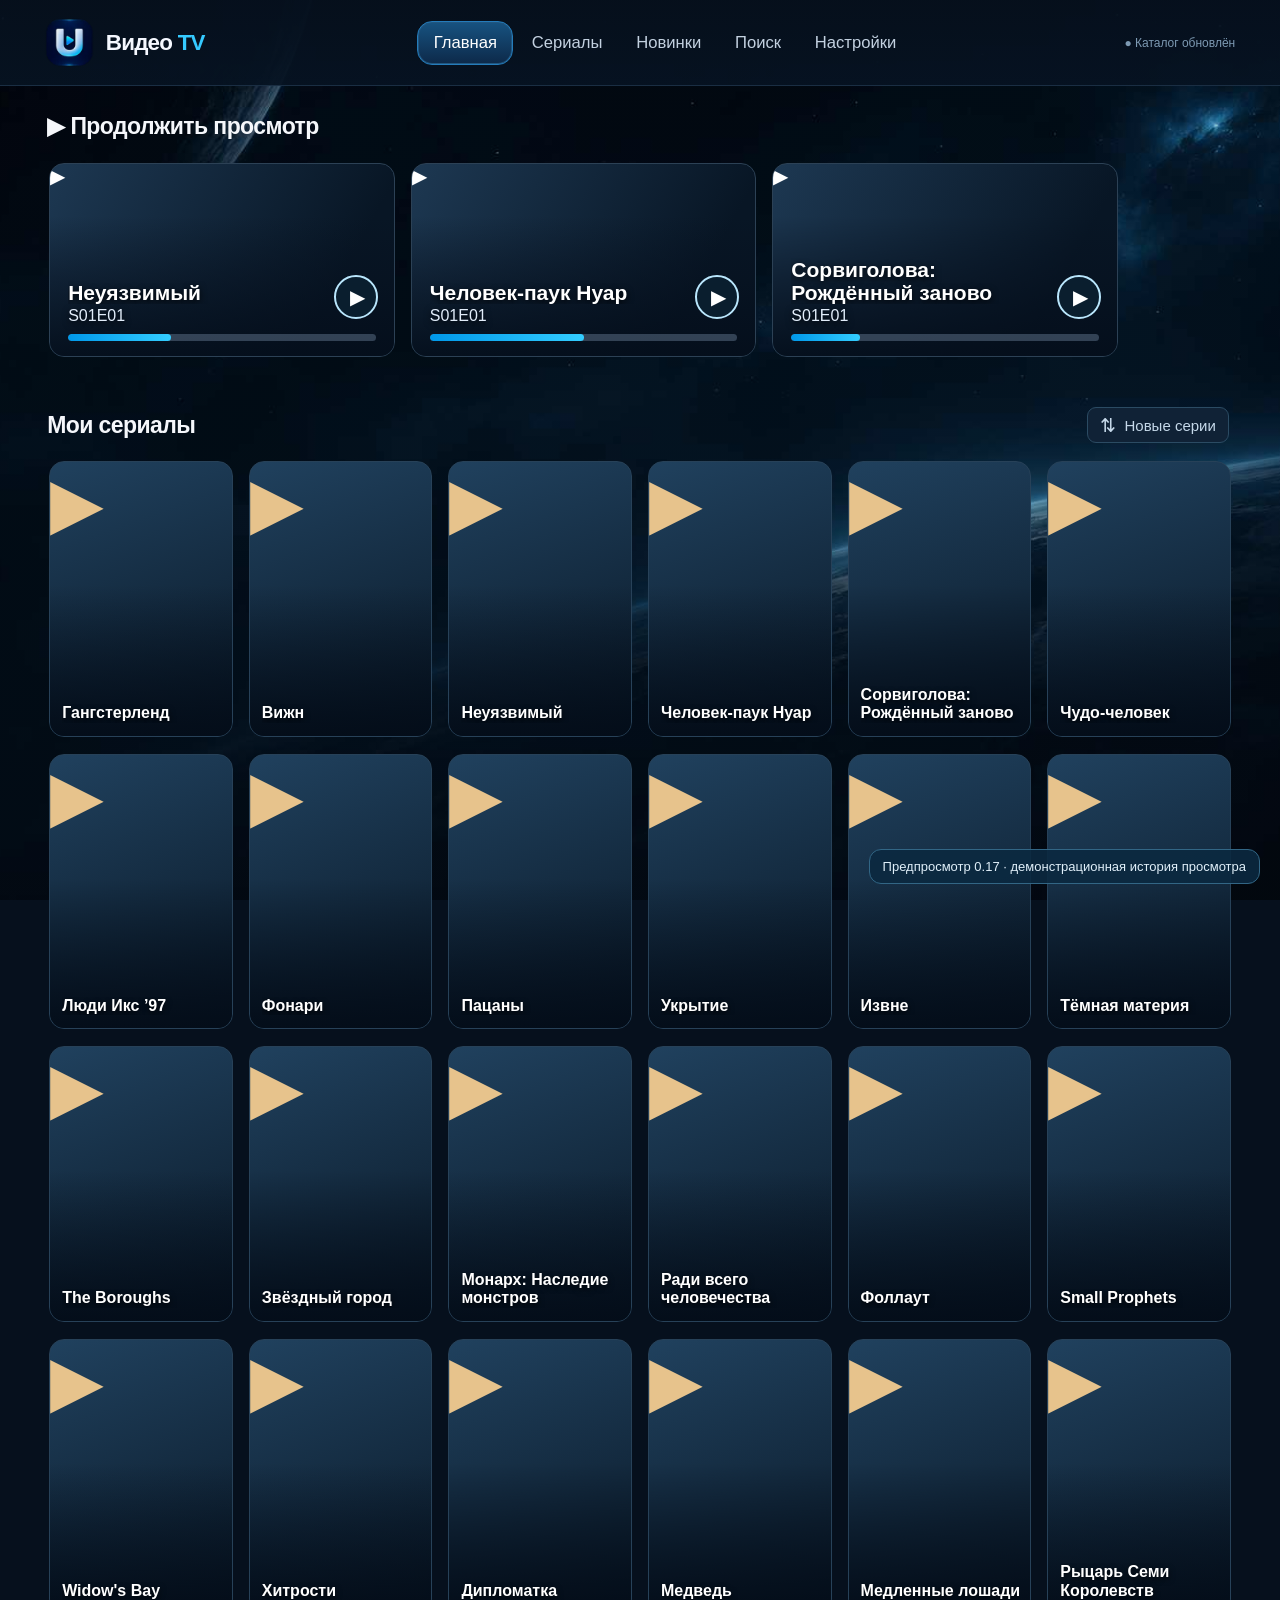
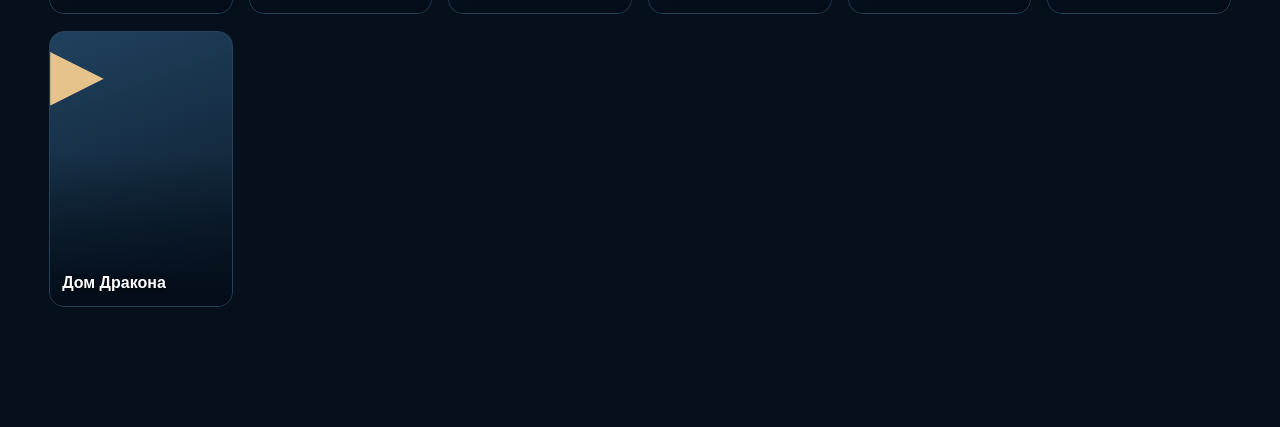
==== commit b4d9f76f: "Remove duplicated U from header wordmark; keep official square U icon" ====
--- a/tv-design-preview.html
+++ b/tv-design-preview.html
@@ -12,7 +12,7 @@
 <div id="app">
   <div class="tv-shell">
     <header class="topbar">
-      <div class="brand"><img class="brand-logo" src="/uvideo-tv-logo.png" alt=""><span class="brand-wordmark">UВидео <b>TV</b></span></div>
+      <div class="brand"><img class="brand-logo" src="/uvideo-tv-logo.png" alt=""><span class="brand-wordmark">Видео <b>TV</b></span></div>
       <nav id="nav" aria-label="Разделы">
         <button data-nav="home" class="nav-active">Главная</button>
         <button data-nav="catalog">Сериалы</button>
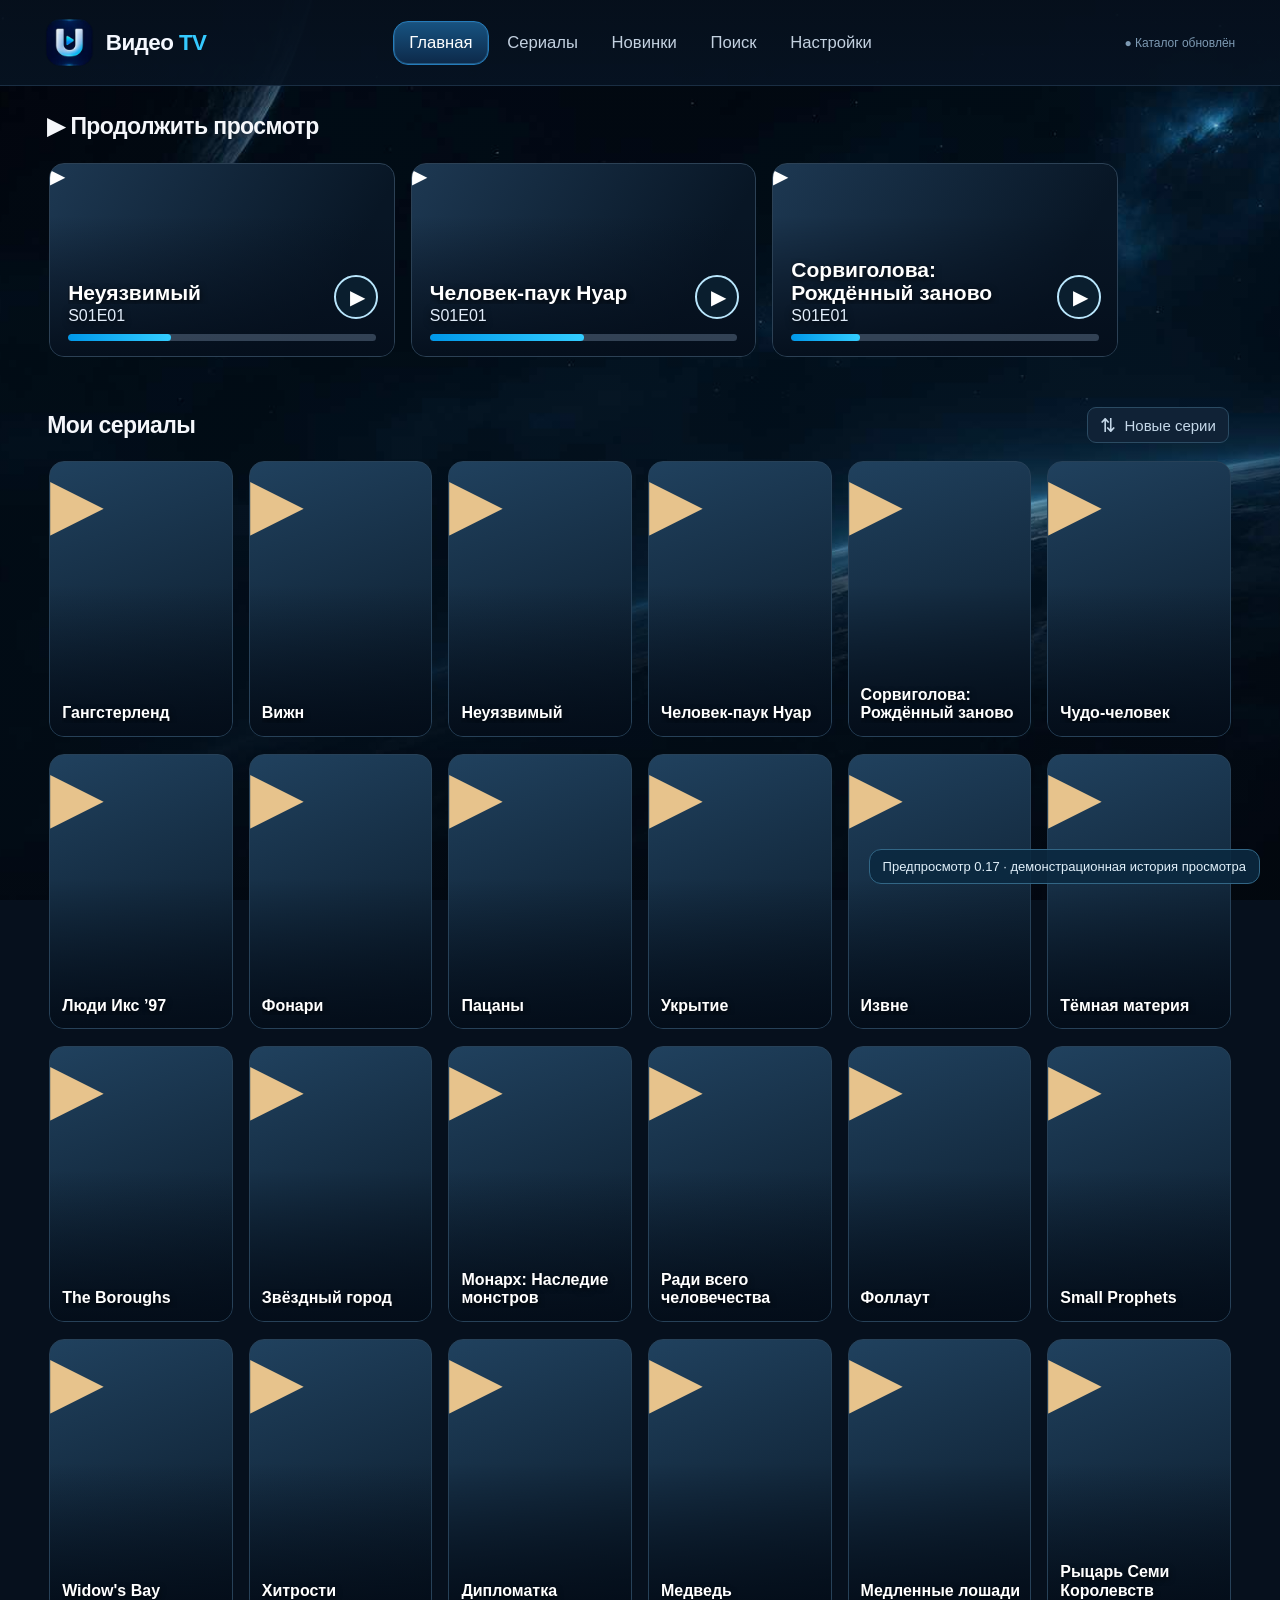
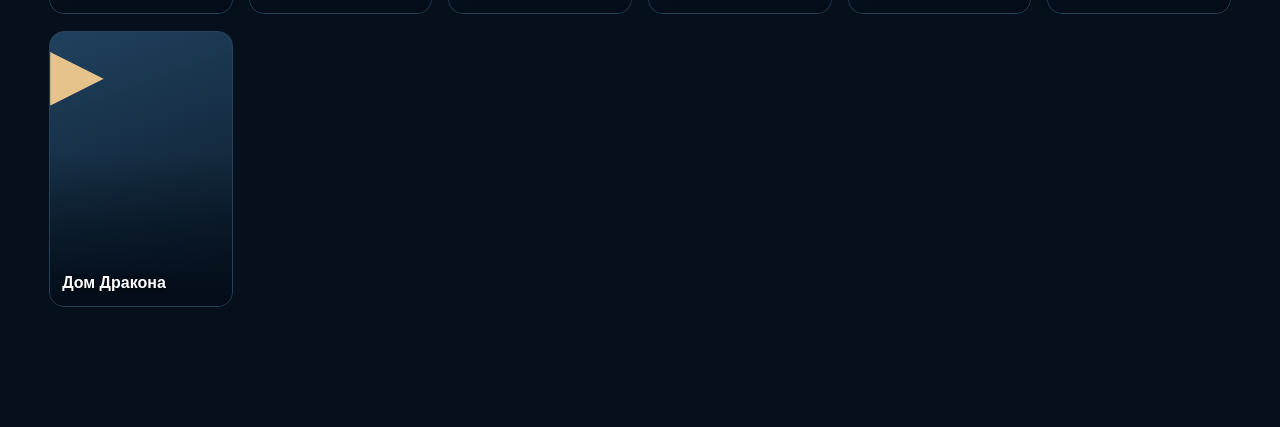
==== commit 79851ac5: "Publish v0.17 player layout preview with refreshed JS and CSS" ====
--- a/tv-design-preview.html
+++ b/tv-design-preview.html
@@ -6,7 +6,7 @@
 <meta name="theme-color" content="#0a1019">
 <meta name="robots" content="noindex,nofollow">
 <title>UВидео TV · тест дизайна 0.17</title>
-<link rel="stylesheet" href="/tv-design-preview.css?v=17g">
+<link rel="stylesheet" href="/tv-design-preview.css?v=17h">
 </head>
 <body>
 <div id="app">
@@ -27,6 +27,6 @@
     <div id="preview-hint" class="preview-hint" hidden>Предпросмотр 0.17 · демонстрационная история просмотра</div>
   </div>
 </div>
-<script src="/tv-design-preview.js?v=17e" defer></script>
+<script src="/tv-design-preview.js?v=17h" defer></script>
 </body>
 </html>
--- a/tv-design-preview.css
+++ b/tv-design-preview.css
@@ -564,3 +564,137 @@
  background-attachment:fixed;
 }
 .tv-home .resume-art img[data-landscape-key]{object-position:center center}
+
+
+/* TV v0.17: aligned brand/menu and calm, compact player controls.
+   This changes only the TV shell, never the embedded video or show details. */
+@media(min-width:1101px){
+ .topbar{
+  display:grid;grid-template-columns:minmax(210px,1fr) auto minmax(100px,1fr);
+  align-items:center;column-gap:18px;
+ }
+ .topbar .brand{justify-self:start;align-self:center}
+ .topbar nav{justify-self:center;align-self:center;width:max-content;flex:none}
+ .topbar .net-status{justify-self:end;align-self:center}
+}
+.brand .brand-wordmark{letter-spacing:-.025em;white-space:nowrap}
+.player-screen{
+ grid-template-columns:minmax(0,1fr) clamp(295px,21vw,355px);
+ gap:clamp(18px,1.5vw,28px);align-items:start;
+}
+.player-heading{
+ display:flex;align-items:center;justify-content:space-between;gap:20px;
+ min-height:54px;margin:0 0 13px;
+}
+.player-main .player-heading h1{
+ flex:1;min-width:0;margin:0;
+ font-size:clamp(21px,1.75vw,29px);font-weight:750;
+ line-height:1.2;letter-spacing:-.02em;
+}
+.player-main .player-fullscreen{
+ flex:none;width:auto;min-height:41px;margin:0;padding:8px 13px;
+ background:#102b40;color:#dcebf7;
+ border:1px solid #35546a;border-radius:9px;
+ font-size:15px;line-height:1.2;font-weight:600;
+ box-shadow:none;
+}
+.player-main .player-fullscreen:hover{background:#17405c;border-color:#5985a3}
+.player-main .player-fullscreen:focus,
+.player-main .player-fullscreen:focus-visible{
+ background:#1d4a68;border-color:#8ad0ed;
+ outline:none!important;outline-offset:0!important;box-shadow:none!important;
+}
+.player-main .player-frame{
+ border:1px solid #243b50;border-radius:13px;
+}
+.player-main .player-frame:focus,
+.player-main .player-frame:focus-visible{
+ border-color:#80c4df;outline:none!important;
+ box-shadow:none!important;
+}
+.player-side{
+ background:#0d1c2e;
+ border:1px solid #233f56;
+ border-radius:14px;
+ padding:17px 16px 20px;
+}
+.player-side-section + .player-side-section{margin-top:18px}
+.player-side-section h2{
+ font-size:18px;line-height:1.25;font-weight:700;
+ color:#ecf4fb;margin:0 0 9px;
+}
+.player-side .player-source-list{display:grid;gap:7px}
+.player-side .player-source-list button{
+ margin:0;padding:9px 11px;min-height:41px;
+ width:100%;font-size:14px;line-height:1.3;
+ background:#152a3c;color:#d6e4ee;
+ border:1px solid #2b485e;border-radius:9px;
+ white-space:normal;
+}
+.player-side .player-source-list button.active{
+ background:#124b70;border-color:#23779b;color:#f6fbff;
+}
+.player-side .player-season-list{display:flex;flex-wrap:wrap;gap:7px}
+.player-side .player-season-list button{
+ display:grid;place-items:center;flex:0 0 auto;
+ min-width:42px;min-height:39px;width:auto;
+ padding:6px 10px;margin:0;border-radius:8px;
+ background:#152a3c;border:1px solid #2b485e;
+ color:#d6e4ee;font-size:16px;text-align:center;
+}
+.player-side .player-season-list button.selected{
+ background:#16547a;border-color:#327ca0;color:#fff;
+}
+.player-side .player-episode-grid{
+ display:grid;grid-template-columns:repeat(4,minmax(0,1fr));
+ gap:8px;
+}
+.player-side .player-episode-grid button{
+ display:grid;place-items:center;
+ aspect-ratio:1/1;width:100%;height:auto;
+ min-height:0;padding:0;margin:0;
+ border:1px solid #2a455a;border-radius:9px;
+ background:#142a3c;color:#dce7f1;
+ text-align:center;font-size:17px;font-weight:600;
+}
+.player-side .player-episode-grid button.selected{
+ background:#175b83;border-color:#367fa4;color:#fff;
+}
+.player-side .player-source-list button:focus,
+.player-side .player-source-list button:focus-visible,
+.player-side .player-season-list button:focus,
+.player-side .player-season-list button:focus-visible,
+.player-side .player-episode-grid button:focus,
+.player-side .player-episode-grid button:focus-visible{
+ outline:none!important;outline-offset:0!important;
+ box-shadow:inset 0 0 0 1px #a3deef!important;
+ background-color:#235574;border-color:#92d2e8;
+ position:relative;z-index:1;
+}
+.player-side .player-source-list button:hover,
+.player-side .player-season-list button:hover,
+.player-side .player-episode-grid button:hover{
+ border-color:#5792af;
+ background-color:#1a3b52;
+}
+.player-side .player-side-hint{
+ color:#a0bad0;font-size:14px;line-height:1.35;margin:14px 0 0;
+}
+.player-main .player-secondary-tools{margin:11px 0}
+.player-main .player-secondary-tools button{
+ min-height:40px;padding:8px 12px;font-size:14px;
+ border-radius:8px;
+}
+.player-main .player-help{font-size:14px;margin:11px 0;line-height:1.4}
+.player-main .player-progress{font-size:14px}
+@media(max-width:930px){
+ .player-screen{grid-template-columns:minmax(0,1fr);gap:18px}
+ .player-side{max-width:none}
+ .player-side .player-episode-grid{grid-template-columns:repeat(6,minmax(0,1fr))}
+}
+@media(max-width:550px){
+ .player-heading{gap:8px}
+ .player-main .player-heading h1{font-size:20px}
+ .player-main .player-fullscreen{font-size:13px;padding:7px 9px}
+ .player-side .player-episode-grid{grid-template-columns:repeat(4,minmax(0,1fr))}
+}
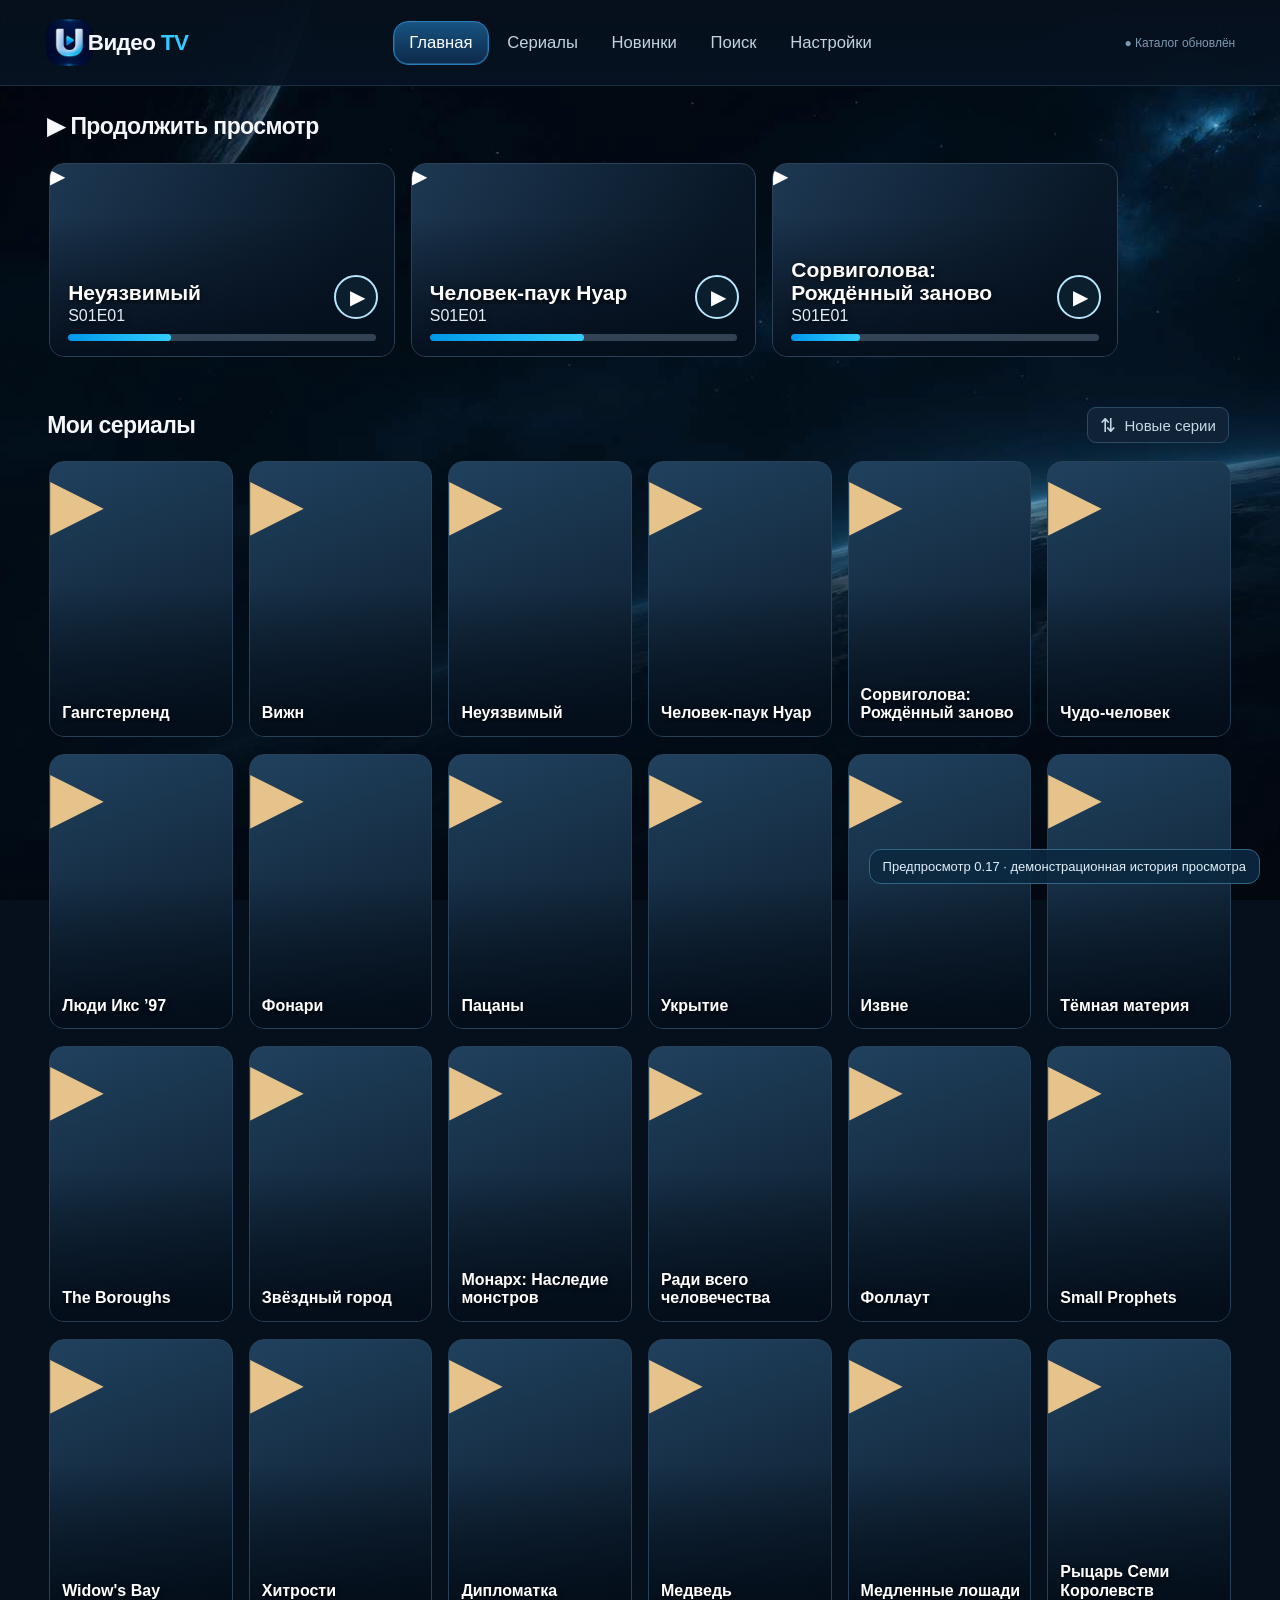
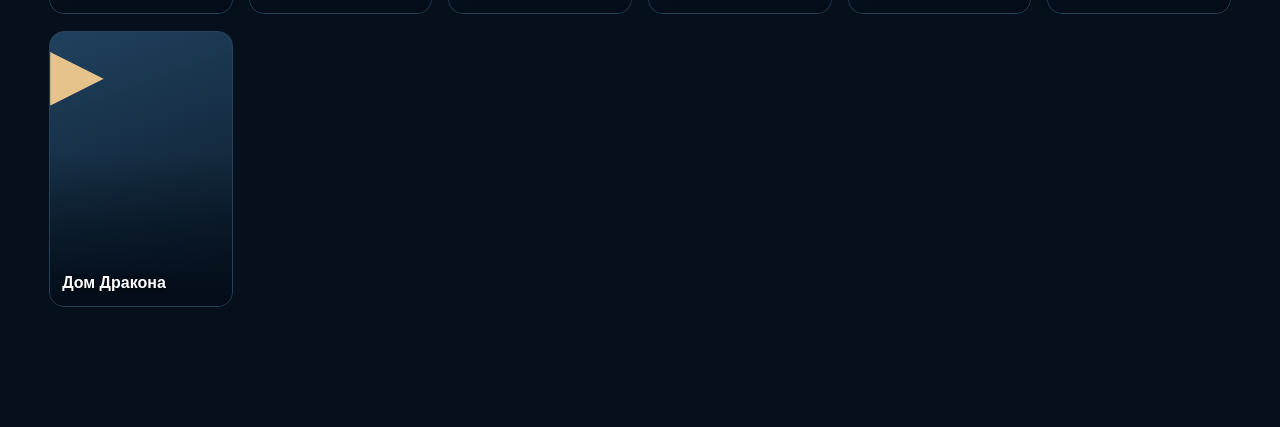
==== commit 308bbbce: "Publish updated tighter logo spacing in TV design preview" ====
--- a/tv-design-preview.html
+++ b/tv-design-preview.html
@@ -6,7 +6,7 @@
 <meta name="theme-color" content="#0a1019">
 <meta name="robots" content="noindex,nofollow">
 <title>UВидео TV · тест дизайна 0.17</title>
-<link rel="stylesheet" href="/tv-design-preview.css?v=17h">
+<link rel="stylesheet" href="/tv-design-preview.css?v=17i">
 </head>
 <body>
 <div id="app">
--- a/tv-design-preview.css
+++ b/tv-design-preview.css
@@ -698,3 +698,13 @@
  .player-main .player-fullscreen{font-size:13px;padding:7px 9px}
  .player-side .player-episode-grid{grid-template-columns:repeat(4,minmax(0,1fr))}
 }
+
+
+/* v0.17 logo spacing: optical lockup between the real U icon and wordmark.
+   The image remains untouched; text overlaps only its dark outer edge. */
+.topbar .brand{gap:0}
+.topbar .brand .brand-wordmark{
+ margin-left:-6px;
+ position:relative;
+ z-index:1;
+}
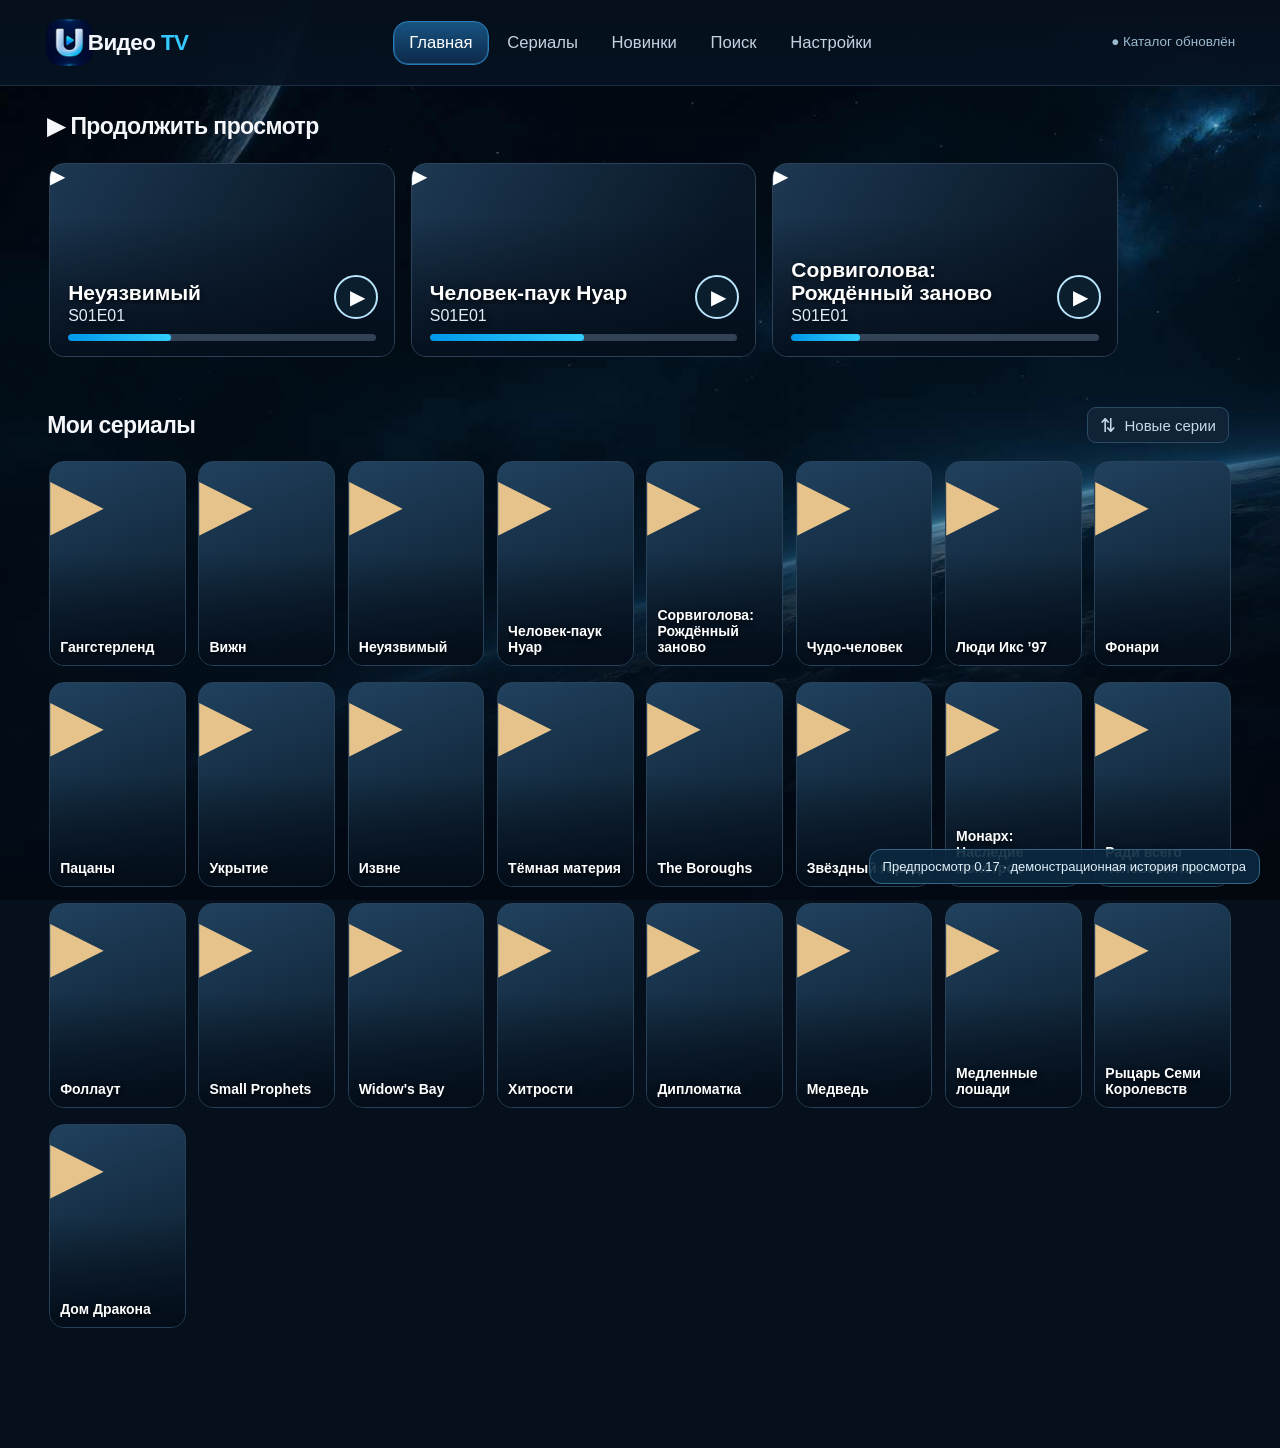
==== commit 45bfca9d: "Prepare UВидео TV 0.18 with visible catalog status and updated assets" ====
--- a/tv-design-preview.html
+++ b/tv-design-preview.html
@@ -6,7 +6,7 @@
 <meta name="theme-color" content="#0a1019">
 <meta name="robots" content="noindex,nofollow">
 <title>UВидео TV · тест дизайна 0.17</title>
-<link rel="stylesheet" href="/tv-design-preview.css?v=17i">
+<link rel="stylesheet" href="/tv-design-preview.css?v=18a">
 </head>
 <body>
 <div id="app">
@@ -20,7 +20,7 @@
         <button data-nav="search">Поиск</button>
         <button data-nav="settings">Настройки</button>
       </nav>
-      <div id="network" class="net-status">● Каталог</div>
+      <div id="network" class="net-status" role="status" aria-live="polite">● Каталог</div>
     </header>
     <main id="content" tabindex="-1"></main>
     <div id="toast" class="toast" aria-live="polite"></div>
--- a/tv-design-preview.css
+++ b/tv-design-preview.css
@@ -708,3 +708,76 @@
  position:relative;
  z-index:1;
 }
+
+
+/* UВидео TV v0.18 — KION feedback.
+   My Series is deliberately more compact; Continue Watching is unchanged. */
+.tv-home .rail-my-series .poster-grid{
+ grid-template-columns:repeat(auto-fill,minmax(132px,1fr));
+ column-gap:clamp(10px,1vw,16px);
+ row-gap:16px;
+}
+.tv-home .rail-my-series .poster-grid .poster-card{
+ width:100%;min-width:0;max-width:none;
+}
+.tv-home .rail-my-series .poster-name{
+ font-size:clamp(14px,1.05vw,18px);
+ left:10px;right:9px;bottom:10px;
+}
+.tv-home .rail-my-series .new-episode-badge{
+ font-size:12px;padding:5px 7px;right:7px;top:7px;
+}
+/* The status label always exists in JavaScript, but an old <=1200px
+   media query hid it on Android TV WebView. Restore it responsively. */
+.topbar .net-status{
+ display:block;
+ color:#9dbad1;
+ font-size:clamp(11px,1.05vw,14px);
+ line-height:1.2;
+ text-align:right;
+ white-space:normal;
+ max-width:160px;
+}
+/* Televisions can report a CSS viewport smaller than their panel pixels. */
+@media(min-width:801px) and (max-width:1200px){
+ .topbar{
+  display:grid;
+  grid-template-columns:minmax(125px,1fr) auto minmax(116px,1fr);
+  align-items:center;
+  column-gap:8px;
+  padding:13px clamp(18px,2.5vw,30px);
+ }
+ .topbar .brand{justify-self:start}
+ .topbar nav{
+  justify-self:center;justify-content:center;
+  width:auto;min-width:0;flex:none;gap:0;
+ }
+ .topbar nav button{
+  font-size:clamp(14px,1.45vw,18px);
+  padding:9px clamp(7px,0.95vw,12px);
+ }
+ .topbar .net-status{
+  display:block;justify-self:end;
+  max-width:145px;font-size:12px;
+ }
+ .tv-home .rail-my-series .poster-grid{
+  grid-template-columns:repeat(auto-fill,minmax(127px,1fr));
+ }
+}
+@media(max-width:800px){
+ .topbar .brand{order:0}
+ .topbar .net-status{
+  order:1;display:block;
+  margin-left:auto;align-self:center;
+  font-size:12px;max-width:42%;
+ }
+ .topbar nav{order:2}
+ .tv-home .rail-my-series .poster-grid{
+  grid-template-columns:repeat(auto-fill,minmax(125px,1fr));
+ }
+}
+@media(max-width:490px){
+ .tv-home .rail-my-series .poster-grid{
+  grid-template-columns:repeat(2,minmax(0,1fr));
+ }
+}
